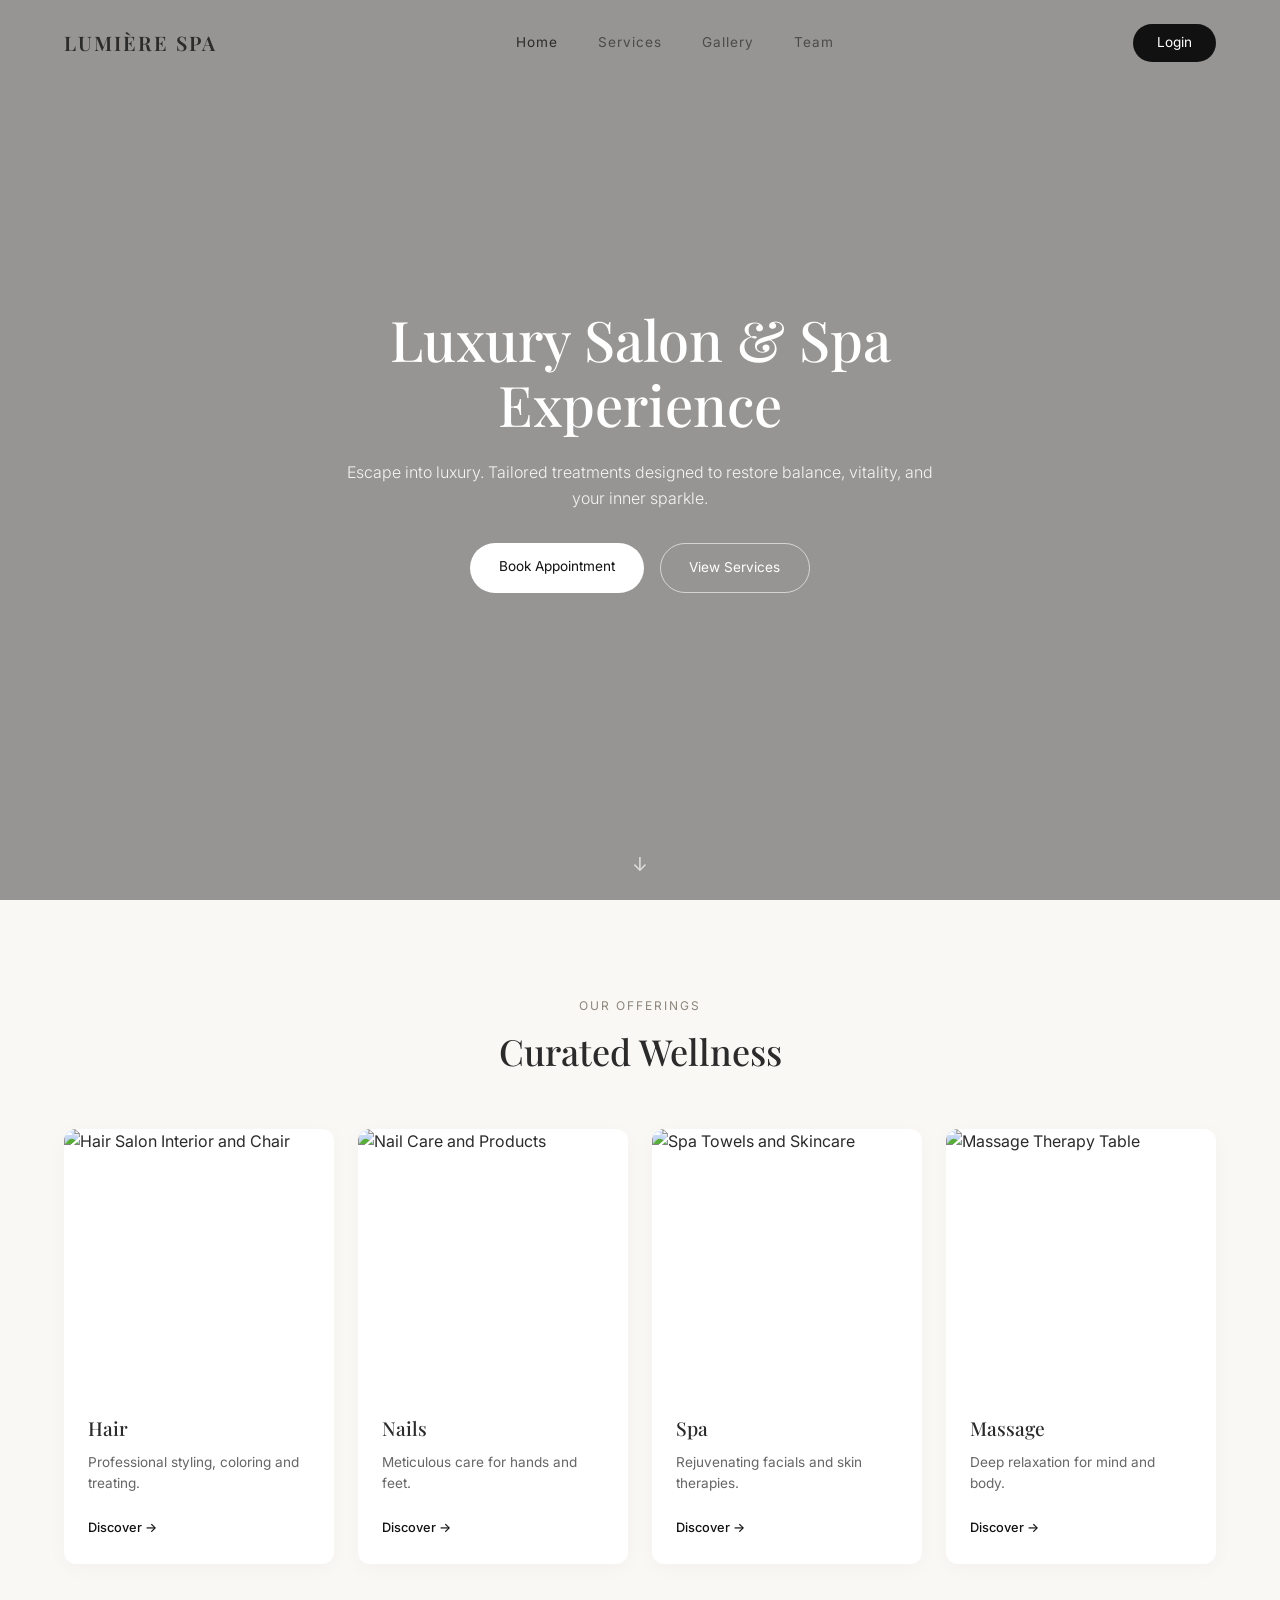
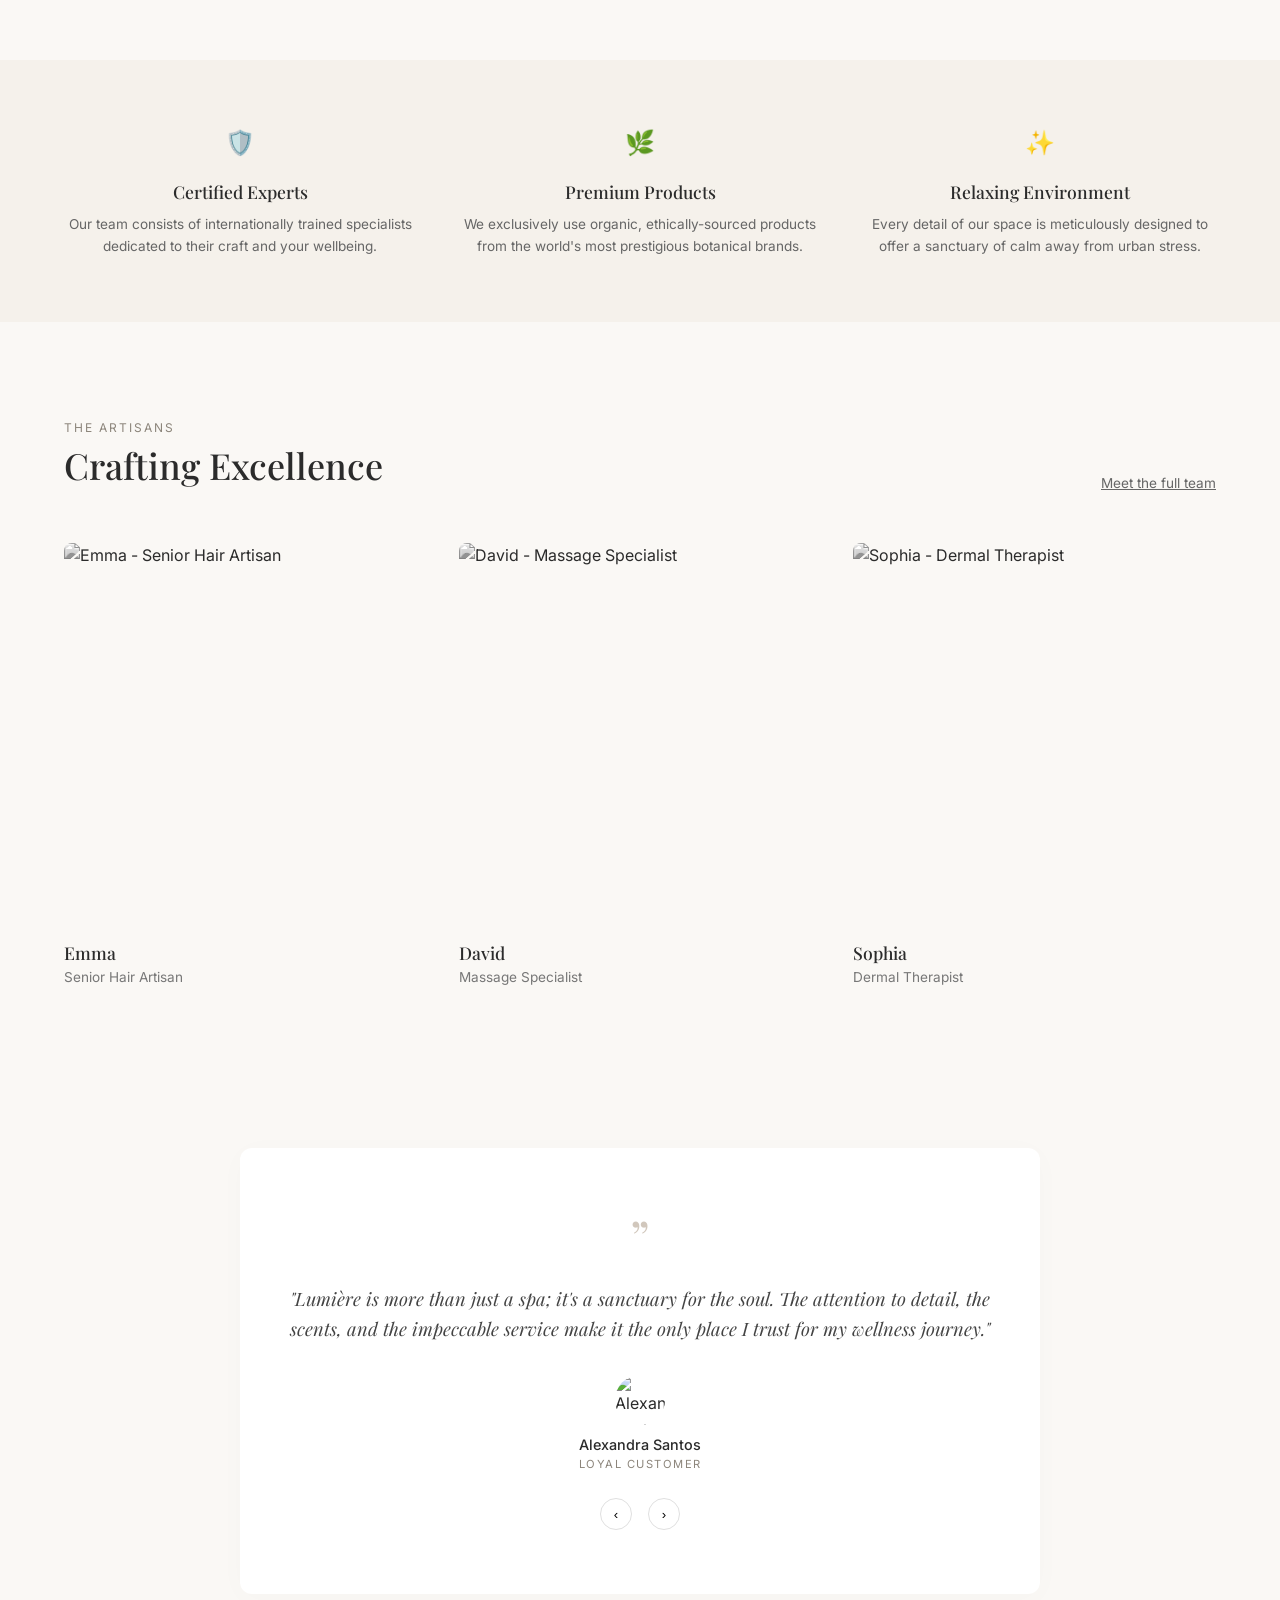
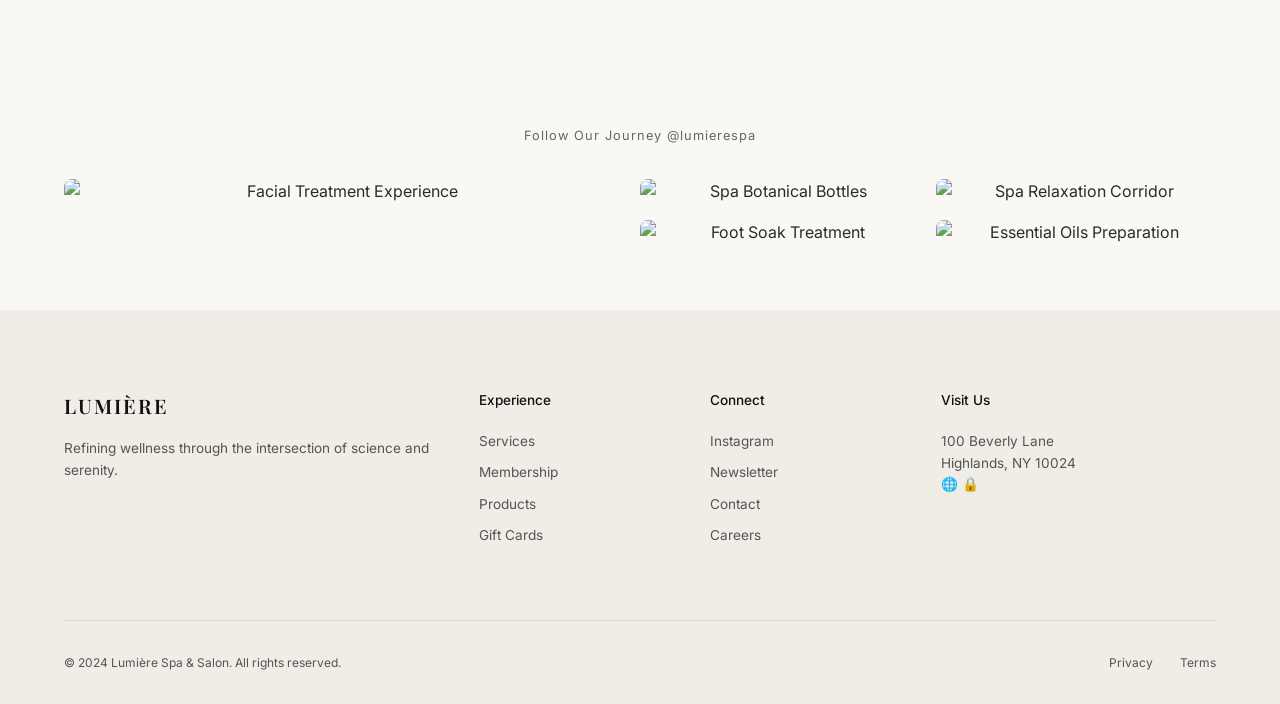
==== index.html @ 2aa88f67 "Initial commit: Add index.html and styles.css" ====
<!DOCTYPE html>
<html lang="en">
<head>
  <meta charset="UTF-8" />
  <meta name="viewport" content="width=device-width, initial-scale=1.0" />
  <title>Lumière Spa | Luxury Salon & Spa</title>
  
  <!-- Google Fonts -->
  <link rel="preconnect" href="https://fonts.googleapis.com">
  <link rel="preconnect" href="https://fonts.gstatic.com" crossorigin>
  <link href="https://fonts.googleapis.com/css2?family=Inter:wght@300;400;500;600&family=Playfair+Display:ital,wght@0,400;0,600;0,700;1,400&display=swap" rel="stylesheet">
  
  <link rel="stylesheet" href="styles.css" />
</head>
<body>

  <!-- NAVBAR -->
  <header class="navbar">
    <div class="logo">LUMIÈRE SPA</div>
    <nav class="nav-links">
      <a href="#" class="active">Home</a>
      <a href="#">Services</a>
      <a href="#">Gallery</a>
      <a href="#">Team</a>
    </nav>
    <a href="#" class="btn-login">Login</a>
  </header>

  <!-- HERO SECTION -->
  <section class="hero">
    <div class="hero-overlay"></div>
    <div class="hero-content">
      <h1>Luxury Salon & Spa<br>Experience</h1>
      <p>Escape into luxury. Tailored treatments designed to restore balance, vitality, and your inner sparkle.</p>
      <div class="hero-buttons">
        <a href="#" class="btn btn-primary">Book Appointment</a>
        <a href="#" class="btn btn-outline">View Services</a>
      </div>
    </div>
    <div class="scroll-down">↓</div>
  </section>

  <!-- CURATED WELLNESS -->
  <section class="offerings">
    <span class="section-subtitle">OUR OFFERINGS</span>
    <h2 class="section-title">Curated Wellness</h2>
    
    <div class="cards-grid">
      <div class="card">
        <div class="card-img">
          <img src="https://via.placeholder.com/300x380" alt="Hair Salon Interior and Chair">
        </div>
        <div class="card-content">
          <h3>Hair</h3>
          <p>Professional styling, coloring and treating.</p>
          <a href="#" class="link-more">Discover →</a>
        </div>
      </div>

      <div class="card">
        <div class="card-img">
          <img src="https://via.placeholder.com/300x380" alt="Nail Care and Products">
        </div>
        <div class="card-content">
          <h3>Nails</h3>
          <p>Meticulous care for hands and feet.</p>
          <a href="#" class="link-more">Discover →</a>
        </div>
      </div>

      <div class="card">
        <div class="card-img">
          <img src="https://via.placeholder.com/300x380" alt="Spa Towels and Skincare">
        </div>
        <div class="card-content">
          <h3>Spa</h3>
          <p>Rejuvenating facials and skin therapies.</p>
          <a href="#" class="link-more">Discover →</a>
        </div>
      </div>

      <div class="card">
        <div class="card-img">
          <img src="https://via.placeholder.com/300x380" alt="Massage Therapy Table">
        </div>
        <div class="card-content">
          <h3>Massage</h3>
          <p>Deep relaxation for mind and body.</p>
          <a href="#" class="link-more">Discover →</a>
        </div>
      </div>
    </div>
  </section>

  <!-- FEATURES / VALUE PROPS -->
  <section class="features">
    <div class="feature-item">
      <div class="feature-icon">🛡️</div>
      <h3>Certified Experts</h3>
      <p>Our team consists of internationally trained specialists dedicated to their craft and your wellbeing.</p>
    </div>

    <div class="feature-item">
      <div class="feature-icon">🌿</div>
      <h3>Premium Products</h3>
      <p>We exclusively use organic, ethically-sourced products from the world's most prestigious botanical brands.</p>
    </div>

    <div class="feature-item">
      <div class="feature-icon">✨</div>
      <h3>Relaxing Environment</h3>
      <p>Every detail of our space is meticulously designed to offer a sanctuary of calm away from urban stress.</p>
    </div>
  </section>

  <!-- TEAM / ARTISANS -->
  <section class="team">
    <div class="team-header">
      <div>
        <span class="section-subtitle">THE ARTISANS</span>
        <h2 class="section-title">Crafting Excellence</h2>
      </div>
      <a href="#" class="link-all">Meet the full team</a>
    </div>

    <div class="team-grid">
      <div class="team-member">
        <img src="https://via.placeholder.com/350x450" alt="Emma - Senior Hair Artisan">
        <h3>Emma</h3>
        <p>Senior Hair Artisan</p>
      </div>

      <div class="team-member">
        <img src="https://via.placeholder.com/350x450" alt="David - Massage Specialist">
        <h3>David</h3>
        <p>Massage Specialist</p>
      </div>

      <div class="team-member">
        <img src="https://via.placeholder.com/350x450" alt="Sophia - Dermal Therapist">
        <h3>Sophia</h3>
        <p>Dermal Therapist</p>
      </div>
    </div>
  </section>

  <!-- TESTIMONIAL -->
  <section class="testimonial-section">
    <div class="testimonial-card">
      <div class="quote-mark">”</div>
      <p class="quote-text">
        "Lumière is more than just a spa; it's a sanctuary for the soul. The attention to detail, the scents, and the impeccable service make it the only place I trust for my wellness journey."
      </p>
      <div class="author-info">
        <img src="https://via.placeholder.com/60x60" alt="Alexandra Santos Avatar" class="author-avatar">
        <div class="author-name">Alexandra Santos</div>
        <div class="author-role">LOYAL CUSTOMER</div>
      </div>
      <div class="testimonial-nav">
        <button class="nav-btn">‹</button>
        <button class="nav-btn">›</button>
      </div>
    </div>
  </section>

  <!-- GALLERY / INSTAGRAM -->
  <section class="gallery">
    <a href="#" class="gallery-handle">Follow Our Journey @lumierespa</a>
    <div class="gallery-grid">
      <div class="gallery-item item-large">
        <img src="https://via.placeholder.com/600x400" alt="Facial Treatment Experience">
      </div>
      <div class="gallery-item">
        <img src="https://via.placeholder.com/300x190" alt="Spa Botanical Bottles">
      </div>
      <div class="gallery-item">
        <img src="https://via.placeholder.com/300x190" alt="Spa Relaxation Corridor">
      </div>
      <div class="gallery-item">
        <img src="https://via.placeholder.com/300x190" alt="Foot Soak Treatment">
      </div>
      <div class="gallery-item">
        <img src="https://via.placeholder.com/300x190" alt="Essential Oils Preparation">
      </div>
    </div>
  </section>

  <!-- FOOTER -->
  <footer class="footer">
    <div class="footer-container">
      <div class="footer-brand">
        <div class="logo">LUMIÈRE</div>
        <p>Refining wellness through the intersection of science and serenity.</p>
      </div>

      <div class="footer-col">
        <h4>Experience</h4>
        <ul>
          <li><a href="#">Services</a></li>
          <li><a href="#">Membership</a></li>
          <li><a href="#">Products</a></li>
          <li><a href="#">Gift Cards</a></li>
        </ul>
      </div>

      <div class="footer-col">
        <h4>Connect</h4>
        <ul>
          <li><a href="#">Instagram</a></li>
          <li><a href="#">Newsletter</a></li>
          <li><a href="#">Contact</a></li>
          <li><a href="#">Careers</a></li>
        </ul>
      </div>

      <div class="footer-col">
        <h4>Visit Us</h4>
        <p>100 Beverly Lane<br>Highlands, NY 10024</p>
        <div class="social-icons">
          <span>🌐</span> <span>🔒</span>
        </div>
      </div>
    </div>

    <div class="footer-bottom">
      <p>© 2024 Lumière Spa & Salon. All rights reserved.</p>
      <div class="footer-legal">
        <a href="#">Privacy</a>
        <a href="#">Terms</a>
      </div>
    </div>
  </footer>

</body>
</html>
---- styles.css ----
/* RESET & GLOBAL STYLES */
* {
  margin: 0;
  padding: 0;
  box-sizing: border-box;
}

body {
  font-family: 'Inter', sans-serif;
  color: #2b2b2b;
  background-color: #faf8f5; /* Soft warm luxury backdrop */
  line-height: 1.6;
}

h1, h2, h3, .logo {
  font-family: 'Playfair Display', serif;
  font-weight: 500;
}

a {
  text-decoration: none;
  color: inherit;
}

img {
  width: 100%;
  height: 100%;
  object-fit: cover;
  display: block;
}

/* NAVBAR */
.navbar {
  display: flex;
  justify-content: space-between;
  align-items: center;
  padding: 1.5rem 5%;
  position: absolute;
  top: 0;
  left: 0;
  right: 0;
  z-index: 10;
  background: transparent;
}

.logo {
  font-size: 1.25rem;
  letter-spacing: 2px;
  font-weight: 600;
}

.nav-links {
  display: flex;
  gap: 2.5rem;
  font-size: 0.85rem;
  letter-spacing: 1px;
}

.nav-links a {
  opacity: 0.7;
  transition: opacity 0.3s;
}

.nav-links a.active,
.nav-links a:hover {
  opacity: 1;
}

.btn-login {
  background-color: #111;
  color: #fff;
  padding: 0.5rem 1.5rem;
  border-radius: 20px;
  font-size: 0.85rem;
}

/* HERO */
.hero {
  position: relative;
  height: 100vh;
  min-height: 600px;
  display: flex;
  align-items: center;
  justify-content: center;
  text-align: center;
  color: #fff;
  /* Replace url with your main hero banner image */
  background: url('https://via.placeholder.com/1600x900') center/cover no-repeat;
}

.hero-overlay {
  position: absolute;
  inset: 0;
  background: rgba(0, 0, 0, 0.4);
}

.hero-content {
  position: relative;
  z-index: 2;
  max-width: 650px;
  padding: 0 1rem;
}

.hero h1 {
  font-size: 3.5rem;
  line-height: 1.15;
  margin-bottom: 1.5rem;
}

.hero p {
  font-size: 1rem;
  font-weight: 300;
  margin-bottom: 2rem;
  opacity: 0.9;
}

.hero-buttons {
  display: flex;
  gap: 1rem;
  justify-content: center;
}

.btn {
  padding: 0.8rem 1.8rem;
  border-radius: 25px;
  font-size: 0.85rem;
  transition: all 0.3s ease;
}

.btn-primary {
  background-color: #fff;
  color: #111;
}

.btn-outline {
  border: 1px solid rgba(255, 255, 255, 0.6);
  color: #fff;
}

.scroll-down {
  position: absolute;
  bottom: 20px;
  left: 50%;
  transform: translateX(-50%);
  z-index: 2;
  font-size: 1.2rem;
  opacity: 0.7;
}

/* SECTION TITLES */
.section-subtitle {
  display: block;
  font-size: 0.75rem;
  letter-spacing: 2px;
  color: #8c857b;
  margin-bottom: 0.5rem;
  text-align: center;
}

.section-title {
  font-size: 2.25rem;
  text-align: center;
  margin-bottom: 3rem;
}

/* OFFERINGS */
.offerings {
  padding: 6rem 5%;
}

.cards-grid {
  display: grid;
  grid-template-columns: repeat(auto-fit, minmax(220px, 1fr));
  gap: 1.5rem;
}

.card {
  background: #fff;
  border-radius: 12px;
  overflow: hidden;
  box-shadow: 0 4px 20px rgba(0, 0, 0, 0.03);
}

.card-img {
  height: 260px;
}

.card-content {
  padding: 1.5rem;
}

.card-content h3 {
  font-size: 1.2rem;
  margin-bottom: 0.5rem;
}

.card-content p {
  font-size: 0.85rem;
  color: #666;
  margin-bottom: 1.2rem;
}

.link-more {
  font-size: 0.8rem;
  color: #111;
  font-weight: 500;
}

/* FEATURES */
.features {
  padding: 4rem 5%;
  display: grid;
  grid-template-columns: repeat(auto-fit, minmax(250px, 1fr));
  gap: 3rem;
  text-align: center;
  background-color: #f5f1eb;
}

.feature-icon {
  font-size: 1.5rem;
  margin-bottom: 1rem;
}

.feature-item h3 {
  font-size: 1.1rem;
  margin-bottom: 0.5rem;
}

.feature-item p {
  font-size: 0.85rem;
  color: #666;
}

/* TEAM */
.team {
  padding: 6rem 5%;
}

.team-header {
  display: flex;
  justify-content: space-between;
  align-items: flex-end;
  margin-bottom: 3rem;
}

.team-header .section-subtitle,
.team-header .section-title {
  text-align: left;
  margin-bottom: 0;
}

.link-all {
  font-size: 0.85rem;
  text-decoration: underline;
  color: #666;
}

.team-grid {
  display: grid;
  grid-template-columns: repeat(auto-fit, minmax(250px, 1fr));
  gap: 2rem;
}

.team-member img {
  height: 380px;
  border-radius: 8px;
  filter: grayscale(100%);
  margin-bottom: 1rem;
}

.team-member h3 {
  font-size: 1.1rem;
}

.team-member p {
  font-size: 0.85rem;
  color: #777;
}

/* TESTIMONIAL */
.testimonial-section {
  padding: 4rem 5%;
  display: flex;
  justify-content: center;
}

.testimonial-card {
  background: #fff;
  padding: 4rem 3rem;
  max-width: 800px;
  width: 100%;
  border-radius: 12px;
  text-align: center;
  box-shadow: 0 4px 30px rgba(0, 0, 0, 0.02);
  position: relative;
}

.quote-mark {
  font-family: 'Playfair Display', serif;
  font-size: 3rem;
  color: #d1c7bc;
  line-height: 1;
}

.quote-text {
  font-family: 'Playfair Display', serif;
  font-style: italic;
  font-size: 1.15rem;
  margin: 1.5rem 0 2rem;
  color: #444;
}

.author-avatar {
  width: 50px;
  height: 50px;
  border-radius: 50%;
  margin: 0 auto 0.5rem;
}

.author-name {
  font-size: 0.9rem;
  font-weight: 500;
}

.author-role {
  font-size: 0.7rem;
  letter-spacing: 1.5px;
  color: #8c857b;
}

.testimonial-nav {
  display: flex;
  justify-content: center;
  gap: 1rem;
  margin-top: 1.5rem;
}

.nav-btn {
  border: 1px solid #e0e0e0;
  background: transparent;
  width: 32px;
  height: 32px;
  border-radius: 50%;
  cursor: pointer;
}

/* GALLERY */
.gallery {
  padding: 4rem 5%;
  text-align: center;
}

.gallery-handle {
  display: inline-block;
  font-size: 0.8rem;
  letter-spacing: 1px;
  color: #666;
  margin-bottom: 2rem;
}

.gallery-grid {
  display: grid;
  grid-template-columns: 2fr 1fr 1fr;
  grid-template-rows: auto auto;
  gap: 1rem;
}

.gallery-item {
  border-radius: 8px;
  overflow: hidden;
}

.item-large {
  grid-row: span 2;
}

/* FOOTER */
.footer {
  background-color: #f0ece6;
  padding: 5rem 5% 2rem;
  font-size: 0.85rem;
  color: #555;
}

.footer-container {
  display: grid;
  grid-template-columns: 2fr 1fr 1fr 1.5fr;
  gap: 3rem;
  margin-bottom: 4rem;
}

.footer-brand .logo {
  margin-bottom: 1rem;
  color: #111;
}

.footer-col h4 {
  color: #111;
  font-weight: 500;
  margin-bottom: 1.2rem;
}

.footer-col ul {
  list-style: none;
}

.footer-col li {
  margin-bottom: 0.6rem;
}

.footer-bottom {
  display: flex;
  justify-content: space-between;
  border-top: 1px solid #e0dad1;
  padding-top: 2rem;
  font-size: 0.75rem;
}

.footer-legal a {
  margin-left: 1.5rem;
}

/* RESPONSIVE DESIGN */
@media (max-width: 768px) {
  .gallery-grid {
    grid-template-columns: 1fr;
  }
  
  .item-large {
    grid-row: auto;
  }

  .footer-container {
    grid-template-columns: 1fr 1fr;
  }

  .hero h1 {
    font-size: 2.5rem;
  }
}
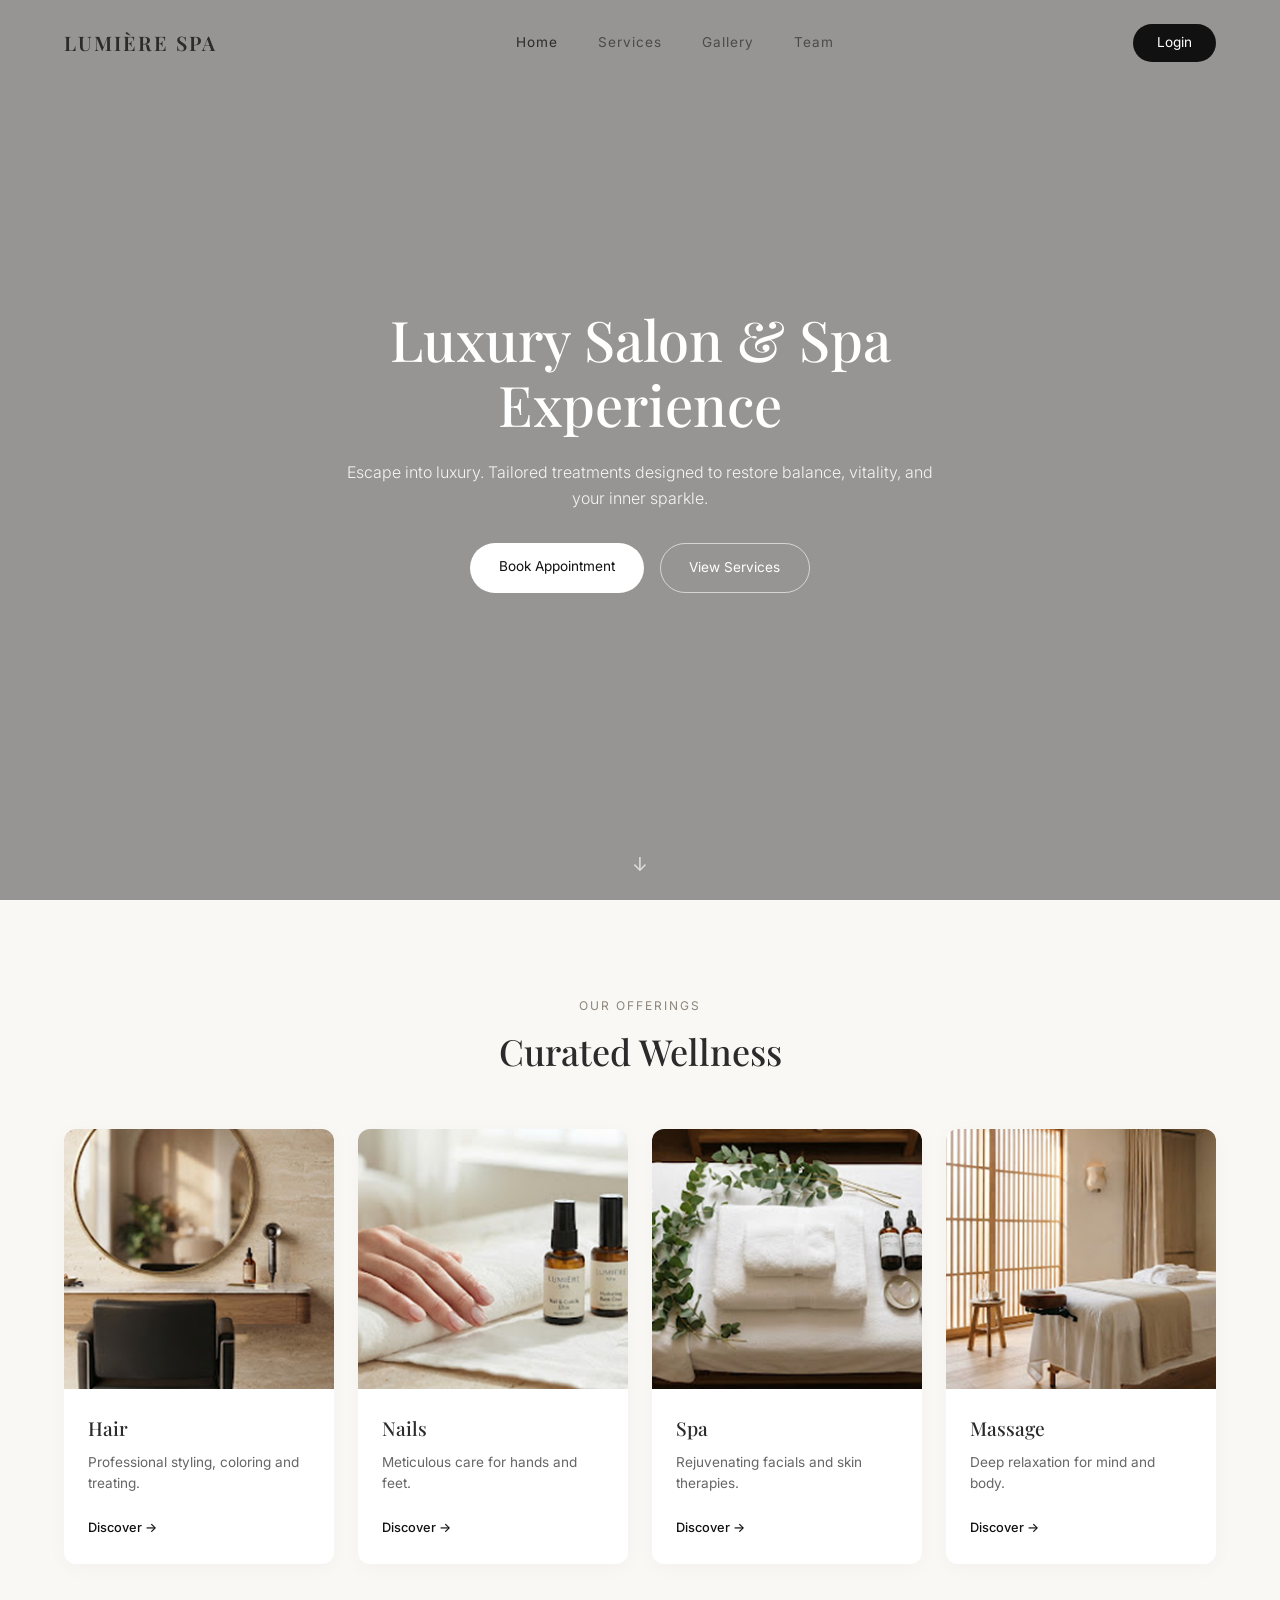
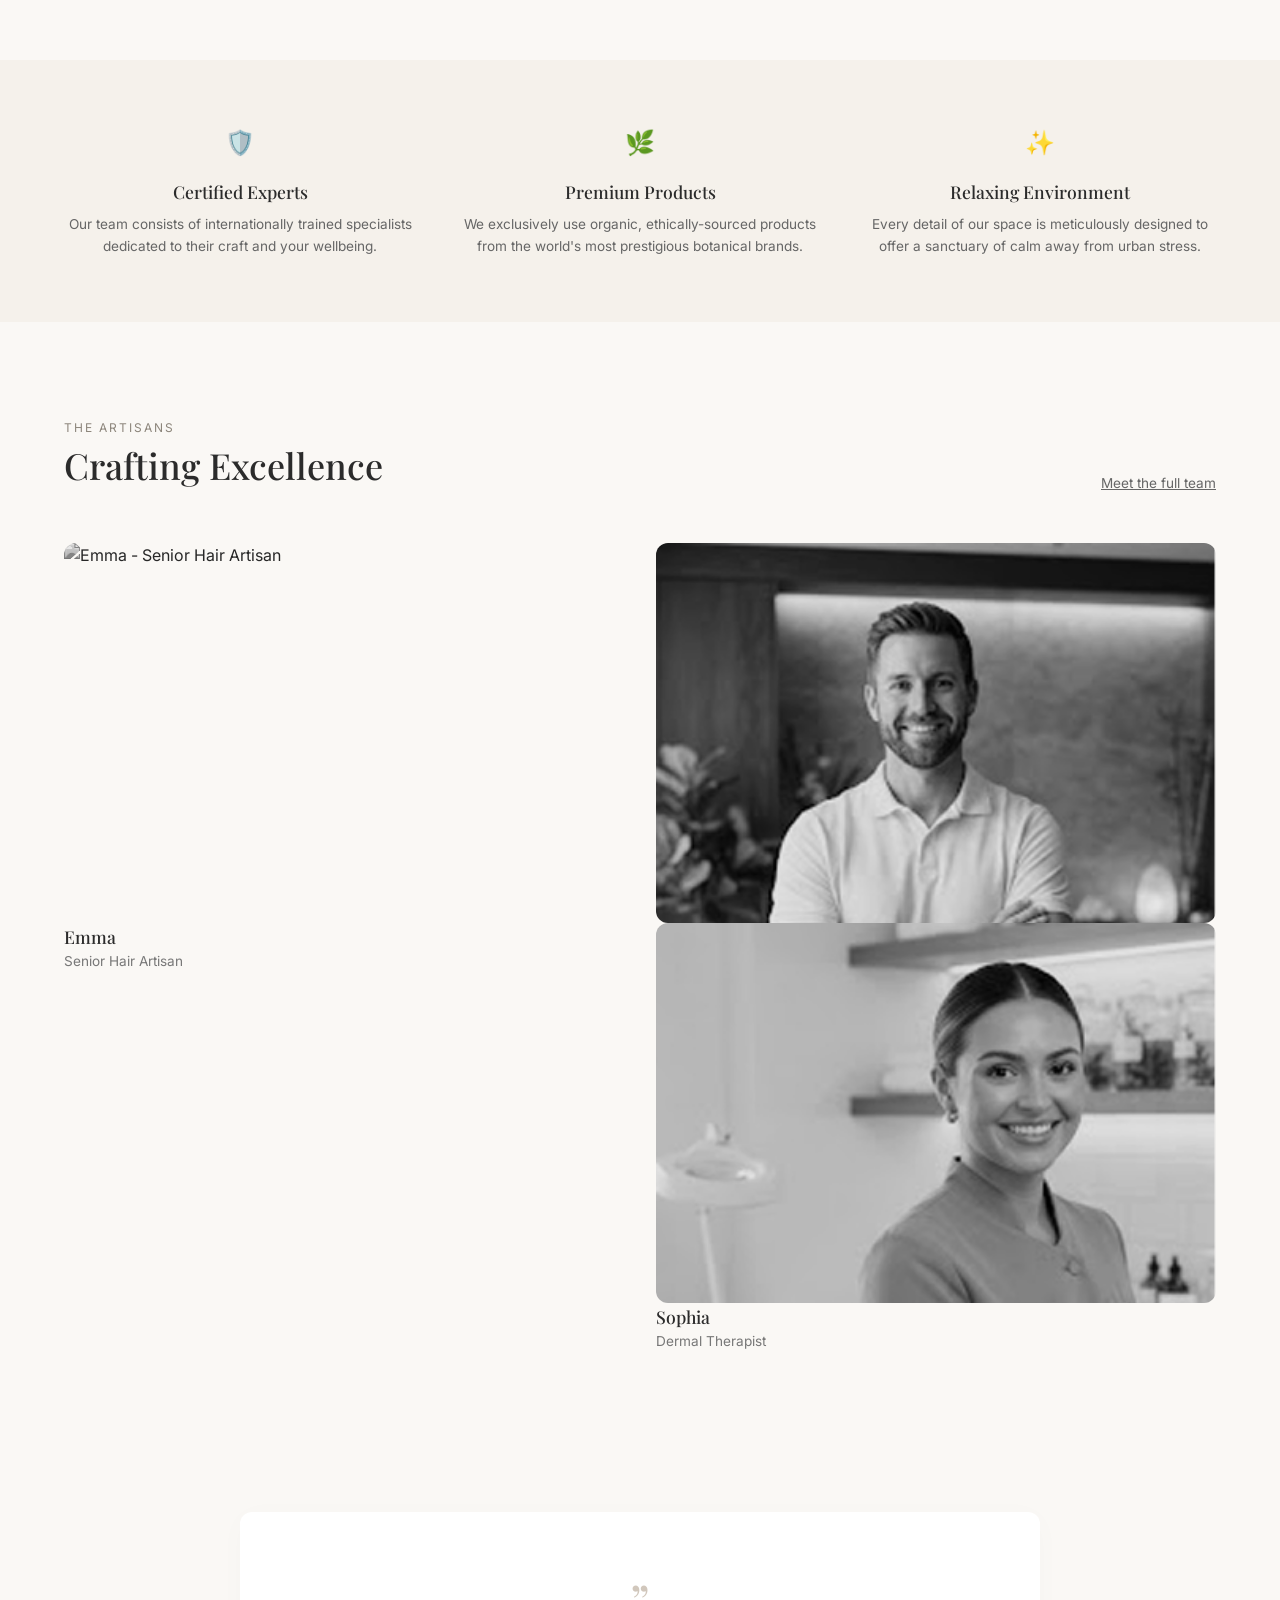
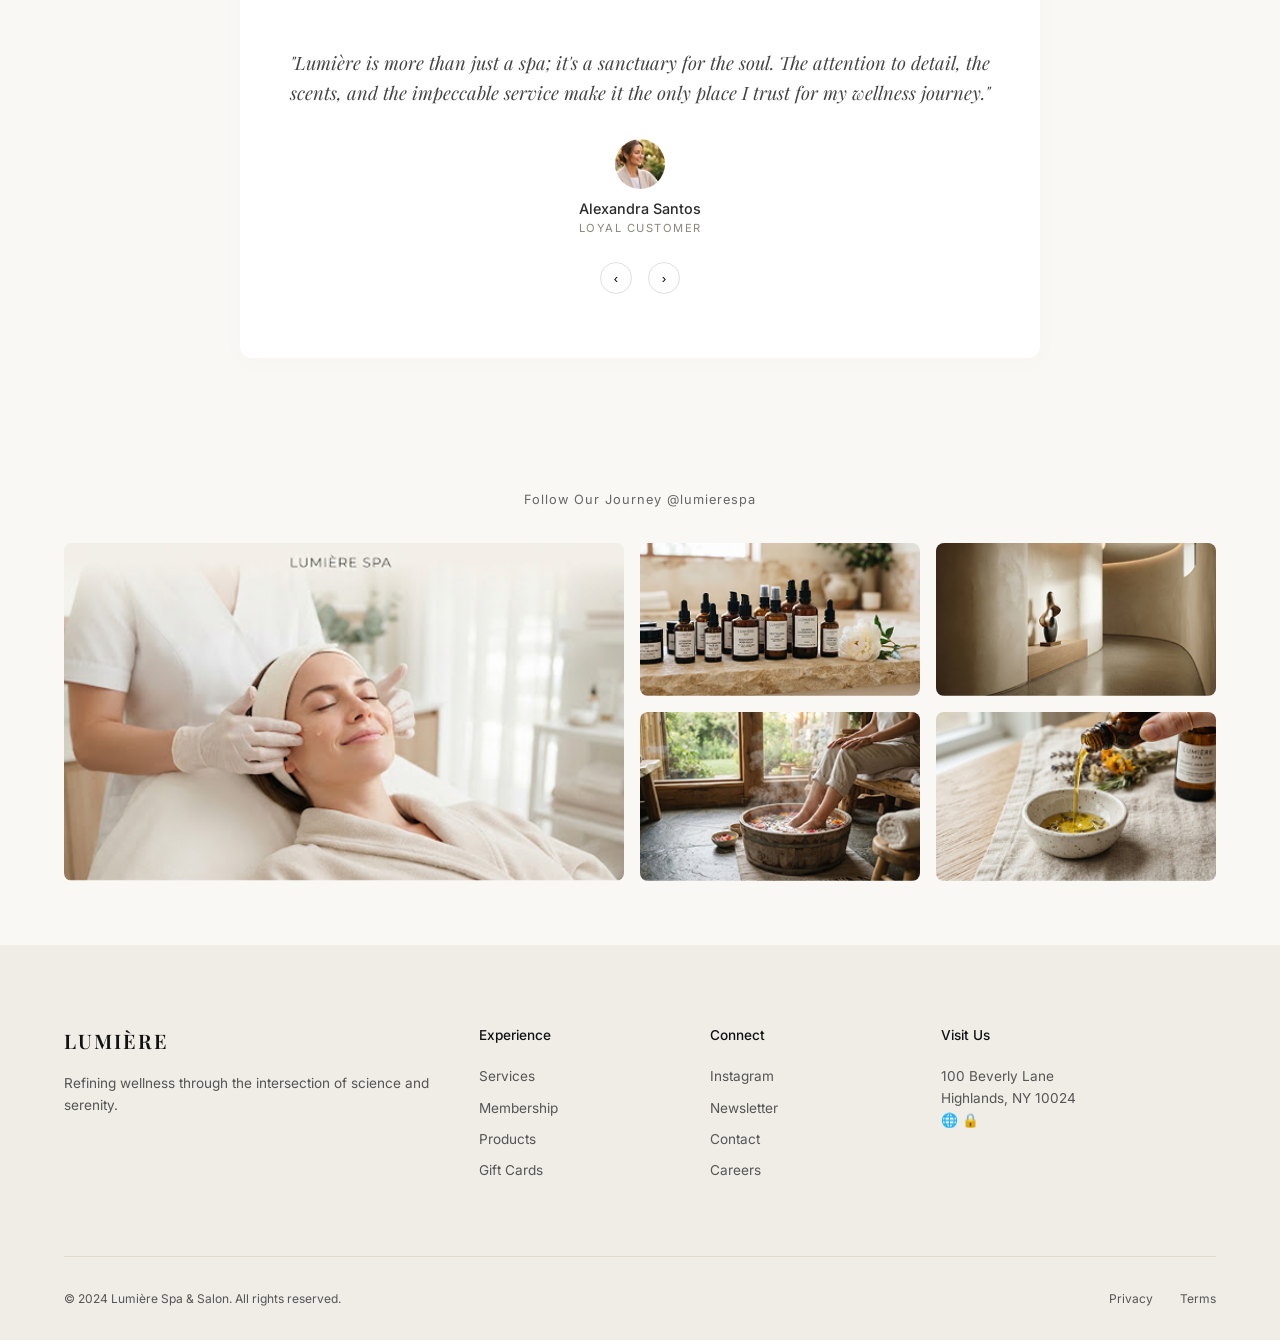
==== commit 03dabb39: "added images to homepage" ====
--- a/index.html
+++ b/index.html
@@ -48,7 +48,7 @@
     <div class="cards-grid">
       <div class="card">
         <div class="card-img">
-          <img src="https://via.placeholder.com/300x380" alt="Hair Salon Interior and Chair">
+          <img src="image/hair.png" alt="Hair Salon Interior and Chair">
         </div>
         <div class="card-content">
           <h3>Hair</h3>
@@ -59,7 +59,7 @@
 
       <div class="card">
         <div class="card-img">
-          <img src="https://via.placeholder.com/300x380" alt="Nail Care and Products">
+          <img src="image/nails.png" alt="Nail Care and Products">
         </div>
         <div class="card-content">
           <h3>Nails</h3>
@@ -70,7 +70,7 @@
 
       <div class="card">
         <div class="card-img">
-          <img src="https://via.placeholder.com/300x380" alt="Spa Towels and Skincare">
+          <img src="image/spa.png" alt="Spa Towels and Skincare">
         </div>
         <div class="card-content">
           <h3>Spa</h3>
@@ -81,7 +81,7 @@
 
       <div class="card">
         <div class="card-img">
-          <img src="https://via.placeholder.com/300x380" alt="Massage Therapy Table">
+          <img src="image/massage.png" alt="Massage Therapy Table">
         </div>
         <div class="card-content">
           <h3>Massage</h3>
@@ -125,19 +125,19 @@
 
     <div class="team-grid">
       <div class="team-member">
-        <img src="https://via.placeholder.com/350x450" alt="Emma - Senior Hair Artisan">
+        <img src="image/emma.png" alt="Emma - Senior Hair Artisan">
         <h3>Emma</h3>
         <p>Senior Hair Artisan</p>
       </div>
 
       <div class="team-member">
-        <img src="https://via.placeholder.com/350x450" alt="David - Massage Specialist">
+        <img src="image/david.png" alt="David - Massage Specialist" class="active-card>
         <h3>David</h3>
         <p>Massage Specialist</p>
       </div>
 
       <div class="team-member">
-        <img src="https://via.placeholder.com/350x450" alt="Sophia - Dermal Therapist">
+        <img src="image/sophia.png" alt="Sophia - Dermal Therapist">
         <h3>Sophia</h3>
         <p>Dermal Therapist</p>
       </div>
@@ -152,7 +152,7 @@
         "Lumière is more than just a spa; it's a sanctuary for the soul. The attention to detail, the scents, and the impeccable service make it the only place I trust for my wellness journey."
       </p>
       <div class="author-info">
-        <img src="https://via.placeholder.com/60x60" alt="Alexandra Santos Avatar" class="author-avatar">
+        <img src="image/vance.png" alt="Alexandra Santos Avatar" class="author-avatar">
         <div class="author-name">Alexandra Santos</div>
         <div class="author-role">LOYAL CUSTOMER</div>
       </div>
@@ -168,23 +168,23 @@
     <a href="#" class="gallery-handle">Follow Our Journey @lumierespa</a>
     <div class="gallery-grid">
       <div class="gallery-item item-large">
-        <img src="https://via.placeholder.com/600x400" alt="Facial Treatment Experience">
-      </div>
-      <div class="gallery-item">
-        <img src="https://via.placeholder.com/300x190" alt="Spa Botanical Bottles">
-      </div>
-      <div class="gallery-item">
-        <img src="https://via.placeholder.com/300x190" alt="Spa Relaxation Corridor">
-      </div>
-      <div class="gallery-item">
-        <img src="https://via.placeholder.com/300x190" alt="Foot Soak Treatment">
-      </div>
-      <div class="gallery-item">
-        <img src="https://via.placeholder.com/300x190" alt="Essential Oils Preparation">
-      </div>
-    </div>
-  </section>
-
+        <img src="image/Lumure spa.png" alt="Facial Treatment Experience">
+      </div>
+      <div class="gallery-item">
+        <img src="image/bottles.png" alt="Spa Botanical Bottles">
+      </div>
+      <div class="gallery-item">
+        <img src="image/view.png" alt="Spa Relaxation Corridor">
+      </div>
+      <div class="gallery-item">
+        <img src="image/leg.png" alt="Foot Soak Treatment">
+      </div>
+      <div class="gallery-item">
+        <img src="image/ointment.png" alt="Essential Oils Preparation">
+      </div>
+    </div>
+  </section>
+  
   <!-- FOOTER -->
   <footer class="footer">
     <div class="footer-container">
--- a/styles.css
+++ b/styles.css
@@ -84,8 +84,15 @@
   justify-content: center;
   text-align: center;
   color: #fff;
-  /* Replace url with your main hero banner image */
-  background: url('https://via.placeholder.com/1600x900') center/cover no-repeat;
+  
+  /* Background properties */
+  background-image: url('image/lumure-Picsart-AiImageEnhancer.png');
+  background-position: center;
+  background-repeat: no-repeat;
+  background-size: cover;
+  
+  /* Image rendering tweak for high DPI screens */
+  image-rendering: -webkit-optimize-contrast;
 }
 
 .hero-overlay {
@@ -261,11 +268,22 @@
   gap: 2rem;
 }
 
+/* DEFAULT STATE: Grayscale and slightly dim */
 .team-member img {
+  width: 100%;
   height: 380px;
-  border-radius: 8px;
-  filter: grayscale(100%);
-  margin-bottom: 1rem;
+  border-radius: 12px;
+  object-fit: cover;
+  object-position: top;
+  filter: grayscale(100%) brightness(0.9); /* Grayscale & dim */
+  transition: filter 0.4s ease, transform 0.4s ease; /* Smooth hover effect */
+  cursor: pointer;
+}
+
+/* HOVER STATE: Brighten up to full color */
+.team-member img:hover {
+  filter: grayscale(0%) brightness(1.05); /* Full color & brightened */
+  transform: translateY(-4px); /* Subtle lift effect */
 }
 
 .team-member h3 {
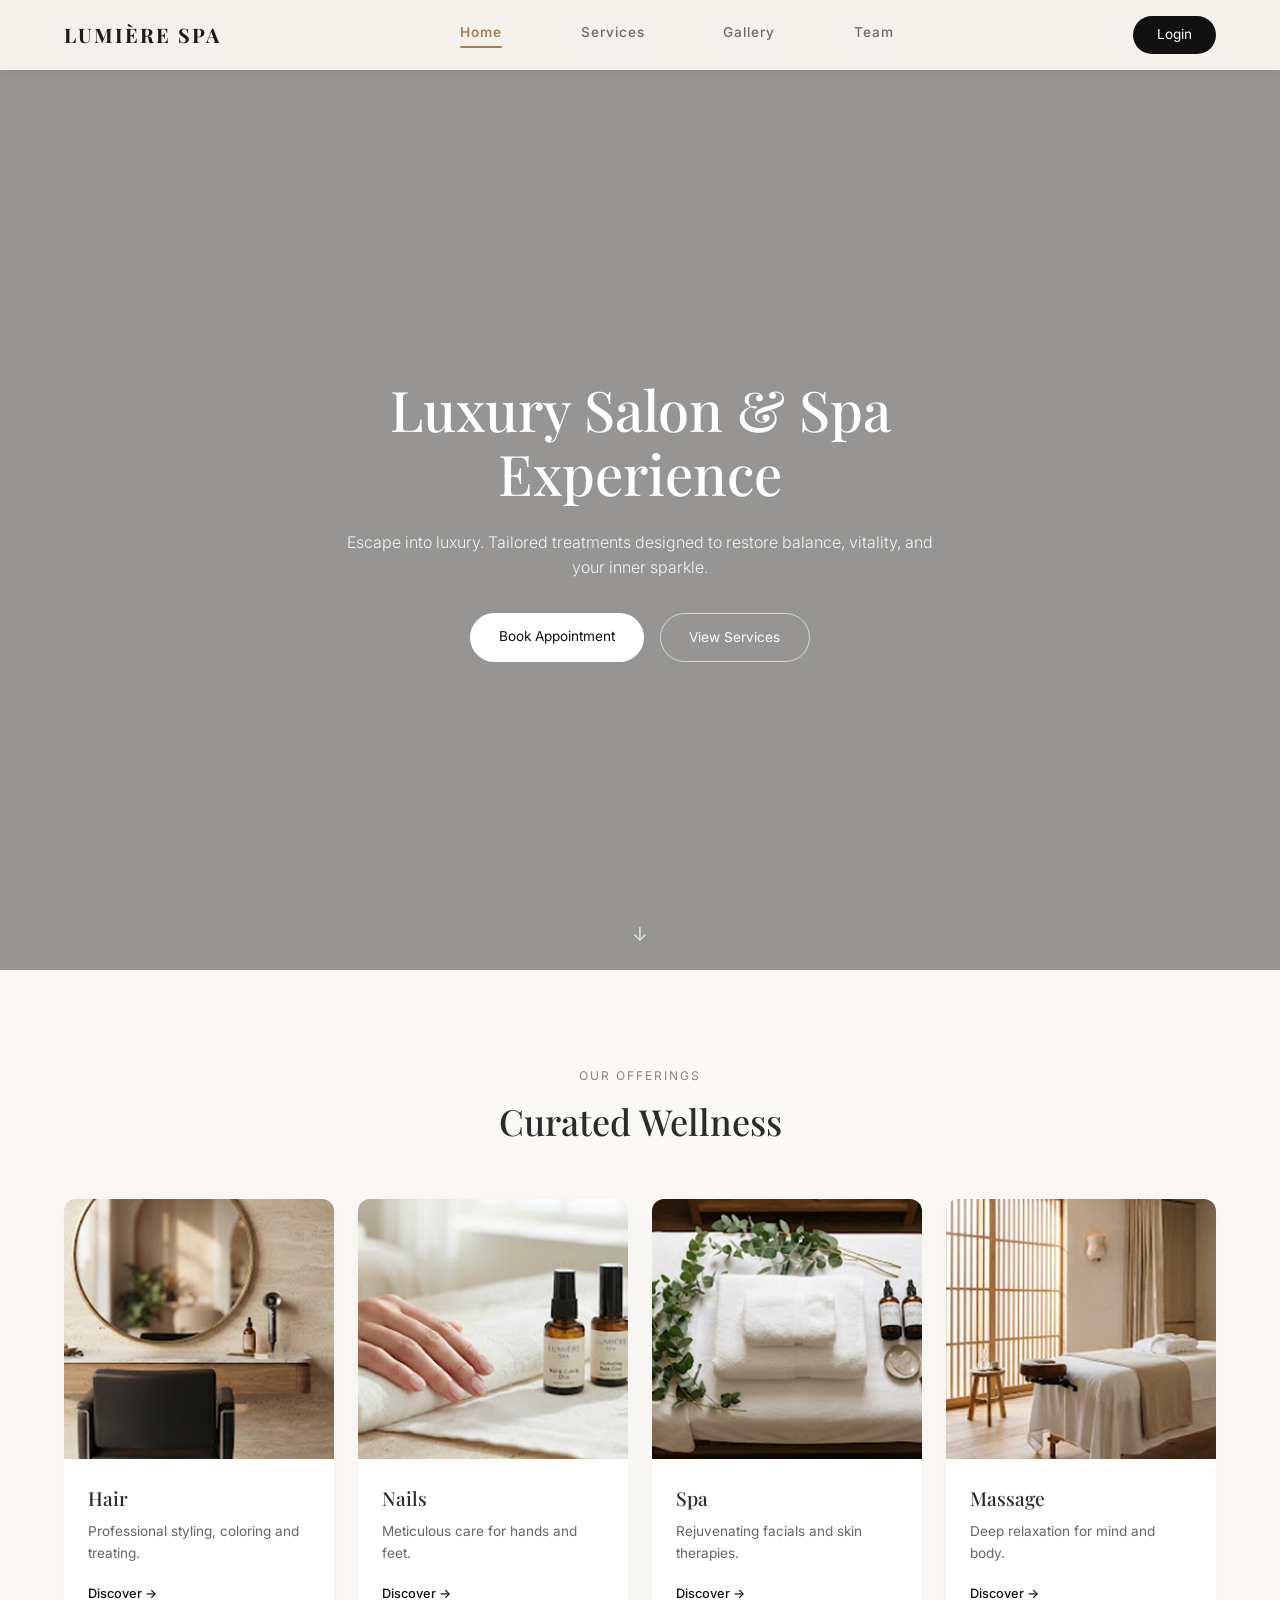
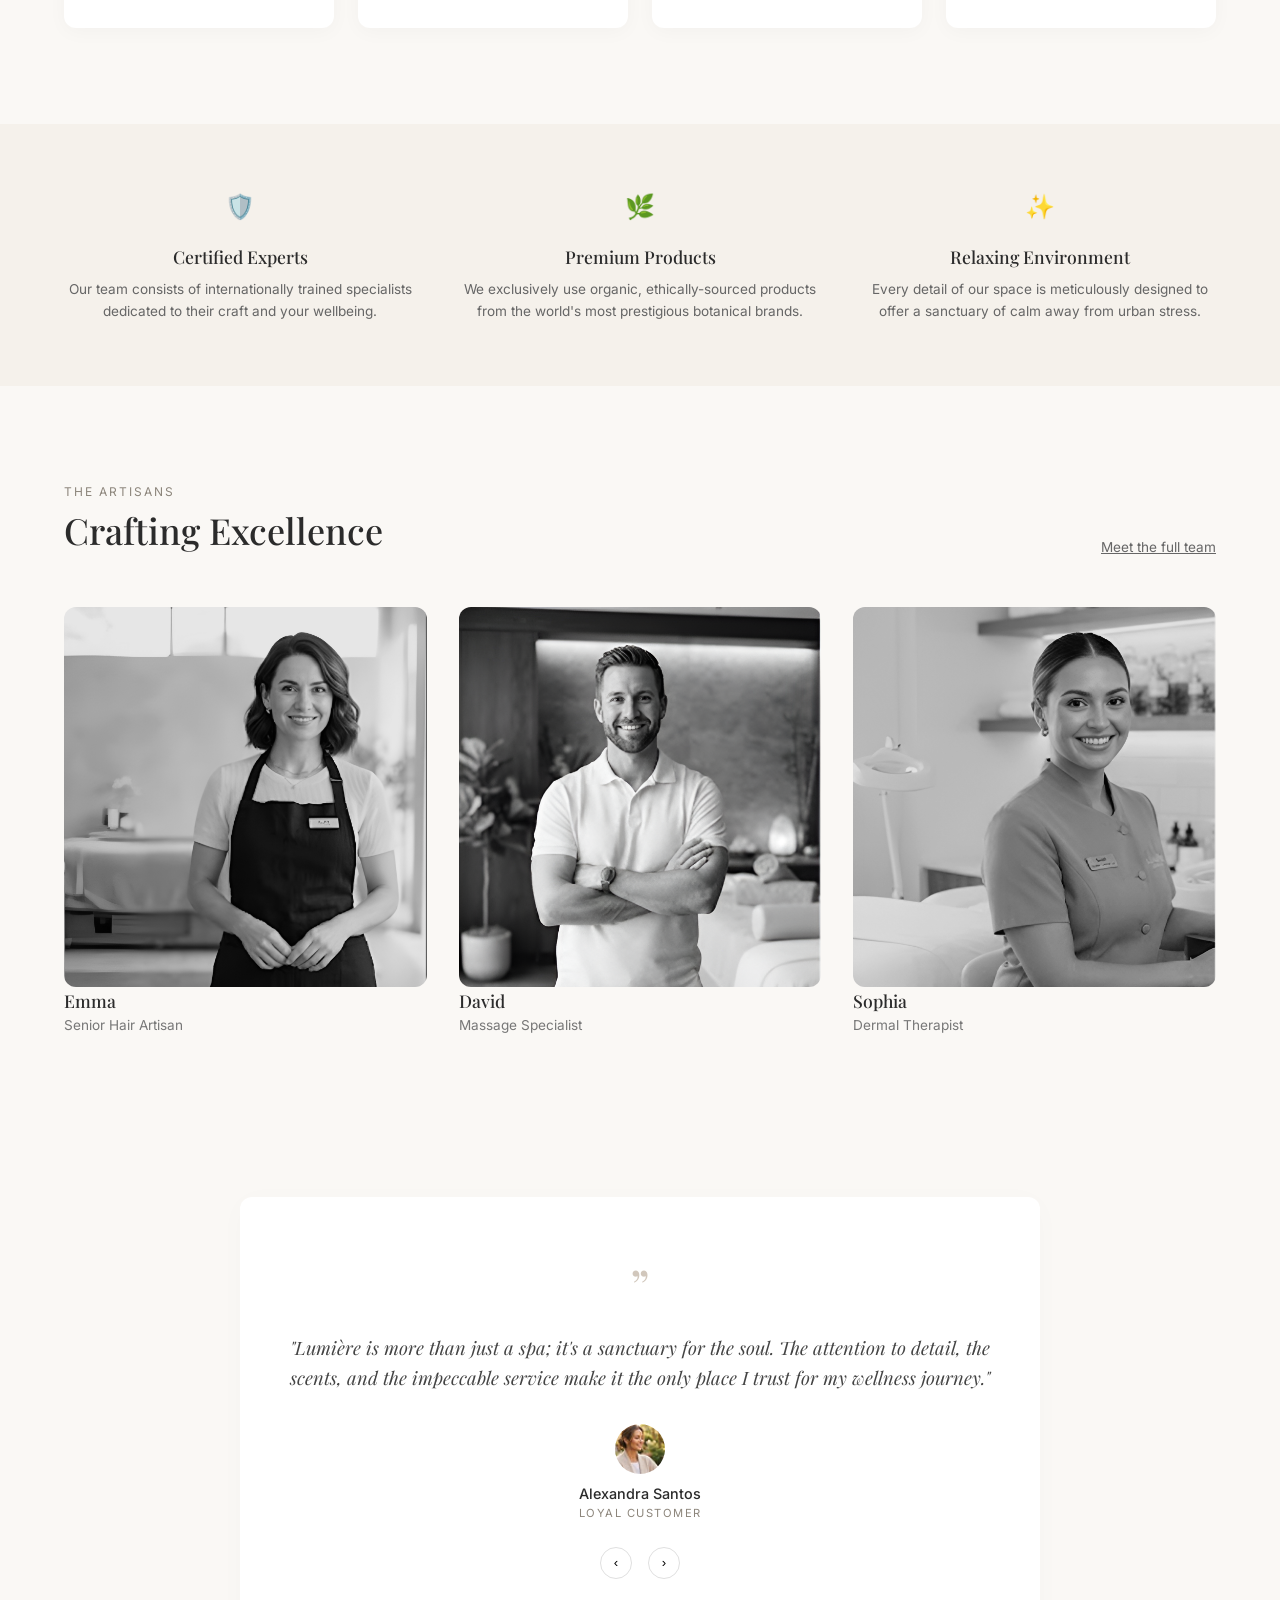
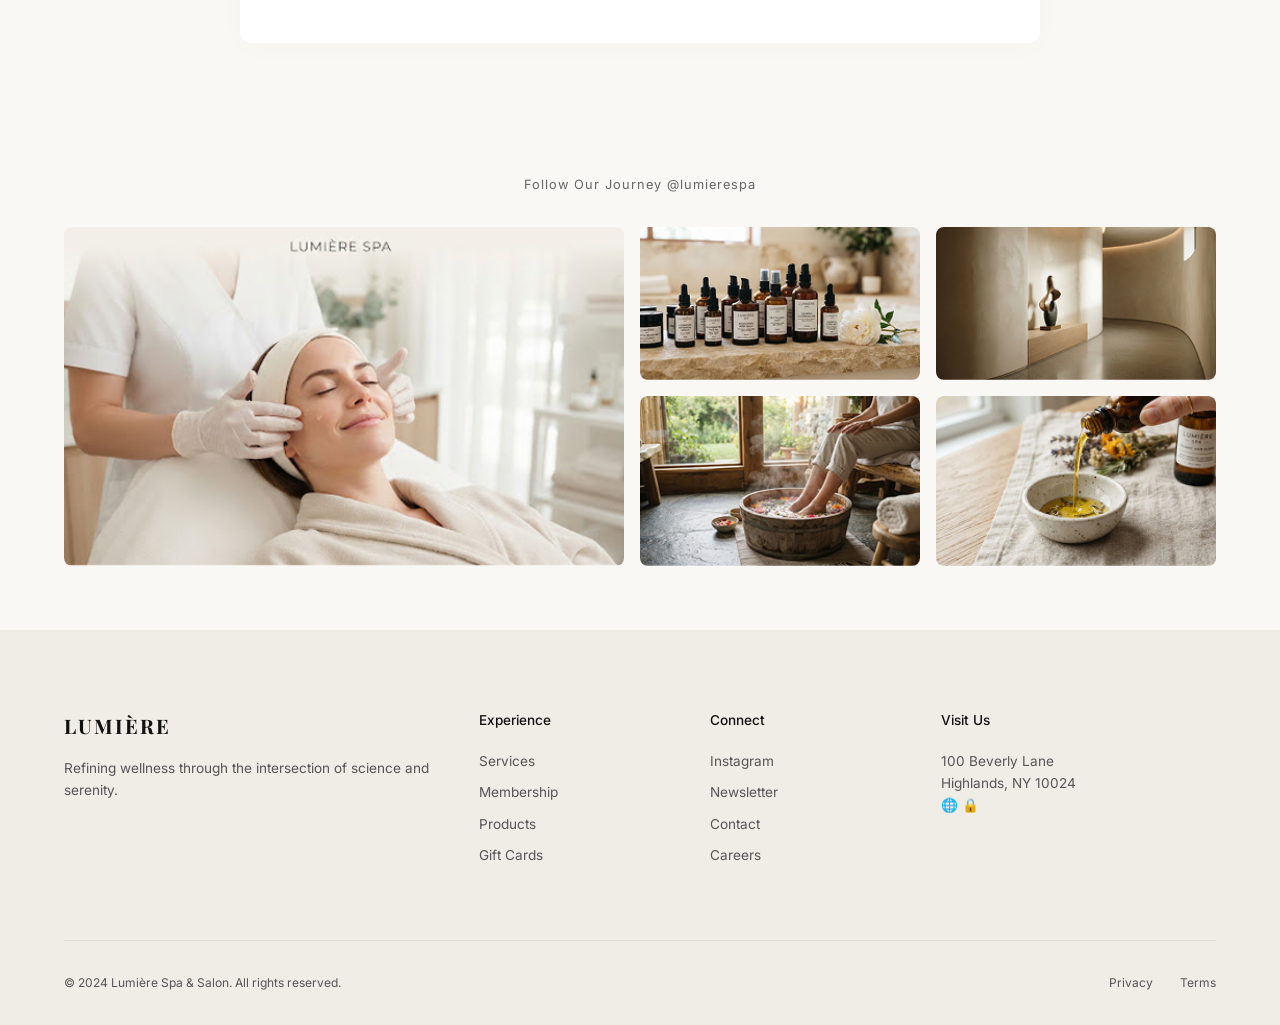
==== commit ccc2ab22: "Added services" ====
--- a/index.html
+++ b/index.html
@@ -18,12 +18,12 @@
   <header class="navbar">
     <div class="logo">LUMIÈRE SPA</div>
     <nav class="nav-links">
-      <a href="#" class="active">Home</a>
-      <a href="#">Services</a>
-      <a href="#">Gallery</a>
-      <a href="#">Team</a>
+      <a href="index.html" class="active">Home</a>
+      <a href="services.html">Services</a>
+      <a href="gallery.html">Gallery</a>
+      <a href="team.html">Team</a>
     </nav>
-    <a href="#" class="btn-login">Login</a>
+    <a href="login.html" class="btn-login">Login</a>
   </header>
 
   <!-- HERO SECTION -->
@@ -33,8 +33,8 @@
       <h1>Luxury Salon & Spa<br>Experience</h1>
       <p>Escape into luxury. Tailored treatments designed to restore balance, vitality, and your inner sparkle.</p>
       <div class="hero-buttons">
-        <a href="#" class="btn btn-primary">Book Appointment</a>
-        <a href="#" class="btn btn-outline">View Services</a>
+        <a href="booking.html" class="btn btn-primary">Book Appointment</a>
+        <a href="services.html" class="btn btn-outline">View Services</a>
       </div>
     </div>
     <div class="scroll-down">↓</div>
@@ -53,7 +53,7 @@
         <div class="card-content">
           <h3>Hair</h3>
           <p>Professional styling, coloring and treating.</p>
-          <a href="#" class="link-more">Discover →</a>
+          <a href="services.html#hair" class="link-more">Discover →</a>
         </div>
       </div>
 
@@ -64,7 +64,7 @@
         <div class="card-content">
           <h3>Nails</h3>
           <p>Meticulous care for hands and feet.</p>
-          <a href="#" class="link-more">Discover →</a>
+          <a href="services.html#nails" class="link-more">Discover →</a>
         </div>
       </div>
 
@@ -75,7 +75,7 @@
         <div class="card-content">
           <h3>Spa</h3>
           <p>Rejuvenating facials and skin therapies.</p>
-          <a href="#" class="link-more">Discover →</a>
+          <a href="services.html#spa" class="link-more">Discover →</a>
         </div>
       </div>
 
@@ -86,7 +86,7 @@
         <div class="card-content">
           <h3>Massage</h3>
           <p>Deep relaxation for mind and body.</p>
-          <a href="#" class="link-more">Discover →</a>
+          <a href="services.html#massage" class="link-more">Discover →</a>
         </div>
       </div>
     </div>
@@ -115,35 +115,34 @@
 
   <!-- TEAM / ARTISANS -->
   <section class="team">
-    <div class="team-header">
-      <div>
-        <span class="section-subtitle">THE ARTISANS</span>
-        <h2 class="section-title">Crafting Excellence</h2>
-      </div>
-      <a href="#" class="link-all">Meet the full team</a>
-    </div>
-
-    <div class="team-grid">
-      <div class="team-member">
-        <img src="image/emma.png" alt="Emma - Senior Hair Artisan">
-        <h3>Emma</h3>
-        <p>Senior Hair Artisan</p>
-      </div>
-
-      <div class="team-member">
-        <img src="image/david.png" alt="David - Massage Specialist" class="active-card>
-        <h3>David</h3>
-        <p>Massage Specialist</p>
-      </div>
-
-      <div class="team-member">
-        <img src="image/sophia.png" alt="Sophia - Dermal Therapist">
-        <h3>Sophia</h3>
-        <p>Dermal Therapist</p>
-      </div>
-    </div>
-  </section>
-
+  <div class="team-header">
+    <div>
+      <span class="section-subtitle">THE ARTISANS</span>
+      <h2 class="section-title">Crafting Excellence</h2>
+    </div>
+    <a href="team.html" class="link-all">Meet the full team</a>
+  </div>
+
+  <div class="team-grid">
+    <div class="team-member">
+      <img src="image/emma1.jpg" alt="Emma - Senior Hair Artisan">
+      <h3>Emma</h3>
+      <p>Senior Hair Artisan</p>
+    </div>
+
+    <div class="team-member">
+      <img src="image/david1.png" alt="David - Massage Specialist" class="active-card">
+      <h3>David</h3>
+      <p>Massage Specialist</p>
+    </div>
+
+    <div class="team-member">
+      <img src="image/sophia1.png" alt="Sophia - Dermal Therapist">
+      <h3>Sophia</h3>
+      <p>Dermal Therapist</p>
+    </div>
+  </div>
+</section>
   <!-- TESTIMONIAL -->
   <section class="testimonial-section">
     <div class="testimonial-card">
@@ -196,20 +195,20 @@
       <div class="footer-col">
         <h4>Experience</h4>
         <ul>
-          <li><a href="#">Services</a></li>
-          <li><a href="#">Membership</a></li>
-          <li><a href="#">Products</a></li>
-          <li><a href="#">Gift Cards</a></li>
+          <li><a href="services.html">Services</a></li>
+          <li><a href="membership.html">Membership</a></li>
+          <li><a href="products.html">Products</a></li>
+          <li><a href="gift-cards.html">Gift Cards</a></li>
         </ul>
       </div>
 
       <div class="footer-col">
         <h4>Connect</h4>
         <ul>
-          <li><a href="#">Instagram</a></li>
-          <li><a href="#">Newsletter</a></li>
-          <li><a href="#">Contact</a></li>
-          <li><a href="#">Careers</a></li>
+          <li><a href="https://instagram.com" target="_blank">Instagram</a></li>
+          <li><a href="newsletter.html">Newsletter</a></li>
+          <li><a href="contact.html">Contact</a></li>
+          <li><a href="careers.html">Careers</a></li>
         </ul>
       </div>
 
@@ -231,5 +230,6 @@
     </div>
   </footer>
 
+    <script src="script.js"></script>
 </body>
 </html>
--- a/styles.css
+++ b/styles.css
@@ -280,10 +280,10 @@
   cursor: pointer;
 }
 
-/* HOVER STATE: Brighten up to full color */
+/* Removes grayscale completely so original color shows when highlighted */
+.team-member img.active-card,
 .team-member img:hover {
-  filter: grayscale(0%) brightness(1.05); /* Full color & brightened */
-  transform: translateY(-4px); /* Subtle lift effect */
+  filter: none !important;
 }
 
 .team-member h3 {
@@ -455,4 +455,283 @@
   .hero h1 {
     font-size: 2.5rem;
   }
+}
+header, .navbar {
+  position: absolute;
+  top: 0;
+  left: 0;
+  width: 100%;
+  z-index: 100;
+  
+  /* Give the navbar its light cream background */
+  background-color: #f4f0eb; 
+  padding: 1rem 5%;
+  
+  display: flex;
+  justify-content: space-between;
+  align-items: center;
+}
+
+/* Make logo dark and visible */
+.logo {
+  color: #1a1a1a;
+  font-weight: 700;
+  text-decoration: none;
+}
+
+/* Make nav links dark */
+.nav-links a {
+  color: #333333;
+  text-decoration: none;
+  font-weight: 500;
+  margin: 0 1rem;
+}
+
+.nav-links a:hover,
+.nav-links a.active {
+  color: #a38252; /* Gold active indicator */
+}
+
+/* Login Button styling */
+.login-btn {
+  background-color: #000000;
+  color: #ffffff;
+  padding: 0.5rem 1.5rem;
+  border-radius: 20px;
+  text-decoration: none;
+  font-weight: 500;
+}
+/* Navigation Links Container */
+.nav-links a {
+  position: relative;
+  color: #333333;
+  text-decoration: none;
+  font-weight: 500;
+  margin: 0 1.2rem;
+  padding-bottom: 4px;
+}
+
+/* Active Page State (Gold Text + Gold Underline) */
+.nav-links a.active {
+  color: #a38252; /* Gold text */
+  font-weight: 600;
+}
+
+.nav-links a.active::after {
+  content: '';
+  position: absolute;
+  bottom: 0;
+  left: 0;
+  width: 100%;
+  height: 2px;
+  background-color: #a38252; /* Gold underline */
+  border-radius: 2px;
+}
+header, .navbar {
+  position: sticky; /* Keeps it pinned to the top on scroll */
+  top: 0;
+  left: 0;
+  width: 100%;
+  z-index: 1000; /* Keeps navbar above all other images and text */
+  
+  background-color: #f4f0eb; /* Navbar background color */
+  padding: 1rem 5%;
+  
+  display: flex;
+  justify-content: space-between;
+  align-items: center;
+  box-shadow: 0 2px 10px rgba(0, 0, 0, 0.05); /* Optional soft shadow as you scroll */
+}
+/* SERVICES HERO & FILTERS */
+.services-hero {
+  text-align: center;
+  padding: 4rem 1rem 2rem;
+  background-color: #faf8f5;
+}
+
+.services-hero h1 {
+  font-size: 2.8rem;
+  font-family: serif;
+  margin-bottom: 0.5rem;
+}
+
+.services-hero p {
+  color: #666;
+  max-width: 600px;
+  margin: 0 auto 2rem;
+}
+
+.filter-buttons {
+  display: flex;
+  justify-content: center;
+  flex-wrap: wrap;
+  gap: 0.8rem;
+}
+
+.filter-btn {
+  background-color: #ffffff;
+  border: 1px solid #e2ded7;
+  padding: 0.5rem 1.4rem;
+  border-radius: 20px;
+  font-size: 0.85rem;
+  cursor: pointer;
+  transition: all 0.3s ease;
+}
+
+.filter-btn.active, .filter-btn:hover {
+  background-color: #000000;
+  color: #ffffff;
+  border-color: #000000;
+}
+
+/* SERVICES GRID */
+.services-section {
+  padding: 3rem 5%;
+  background-color: #faf8f5;
+}
+
+.services-grid {
+  display: grid;
+  grid-template-columns: repeat(3, 1fr);
+  gap: 2rem;
+  max-width: 1100px;
+  margin: 0 auto;
+}
+
+.service-card {
+  background: #ffffff;
+  border-radius: 16px;
+  overflow: hidden;
+  box-shadow: 0 4px 15px rgba(0,0,0,0.03);
+  display: flex;
+  flex-direction: column;
+}
+
+.card-image {
+  position: relative;
+  height: 220px;
+}
+
+.card-image img {
+  width: 100%;
+  height: 100%;
+  object-fit: cover;
+}
+
+.badge {
+  position: absolute;
+  top: 12px;
+  right: 12px;
+  background: #7a5c28;
+  color: #fff;
+  font-size: 0.7rem;
+  padding: 4px 10px;
+  border-radius: 12px;
+  font-weight: 600;
+}
+
+.card-content {
+  padding: 1.5rem;
+  display: flex;
+  flex-direction: column;
+  flex: 1;
+}
+
+.card-header {
+  display: flex;
+  justify-content: space-between;
+  align-items: flex-start;
+  margin-bottom: 0.4rem;
+}
+
+.card-header h3 {
+  font-size: 1.15rem;
+  font-family: serif;
+}
+
+.price {
+  font-weight: bold;
+  color: #a38252;
+}
+
+.duration {
+  font-size: 0.8rem;
+  color: #888;
+  margin-bottom: 0.8rem;
+}
+
+.description {
+  font-size: 0.85rem;
+  color: #555;
+  line-height: 1.5;
+  margin-bottom: 1.5rem;
+  flex: 1;
+}
+
+.book-btn {
+  background: #000000;
+  color: #ffffff;
+  border: none;
+  width: 100%;
+  padding: 0.75rem;
+  border-radius: 8px;
+  cursor: pointer;
+  font-weight: 500;
+  transition: opacity 0.2s ease;
+}
+
+.book-btn:hover {
+  opacity: 0.85;
+}
+
+/* NEWSLETTER */
+.newsletter-section {
+  padding: 4rem 5%;
+  background-color: #faf8f5;
+}
+
+.newsletter-card {
+  background-color: #f2ede6;
+  max-width: 900px;
+  margin: 0 auto;
+  padding: 3rem 2rem;
+  border-radius: 20px;
+  text-align: center;
+}
+
+.newsletter-card h2 {
+  font-family: serif;
+  font-size: 2rem;
+  margin-bottom: 0.5rem;
+}
+
+.newsletter-card p {
+  color: #666;
+  font-size: 0.9rem;
+  margin-bottom: 1.5rem;
+}
+
+.newsletter-form {
+  display: flex;
+  justify-content: center;
+  gap: 0.5rem;
+  max-width: 450px;
+  margin: 0 auto;
+}
+
+.newsletter-form input {
+  flex: 1;
+  padding: 0.75rem 1rem;
+  border-radius: 20px;
+  border: 1px solid #ccc;
+  outline: none;
+}
+
+.newsletter-form button {
+  background: #000;
+  color: #fff;
+  border: none;
+  padding: 0.75rem 1.5rem;
+  border-radius: 20px;
+  cursor: pointer;
 }
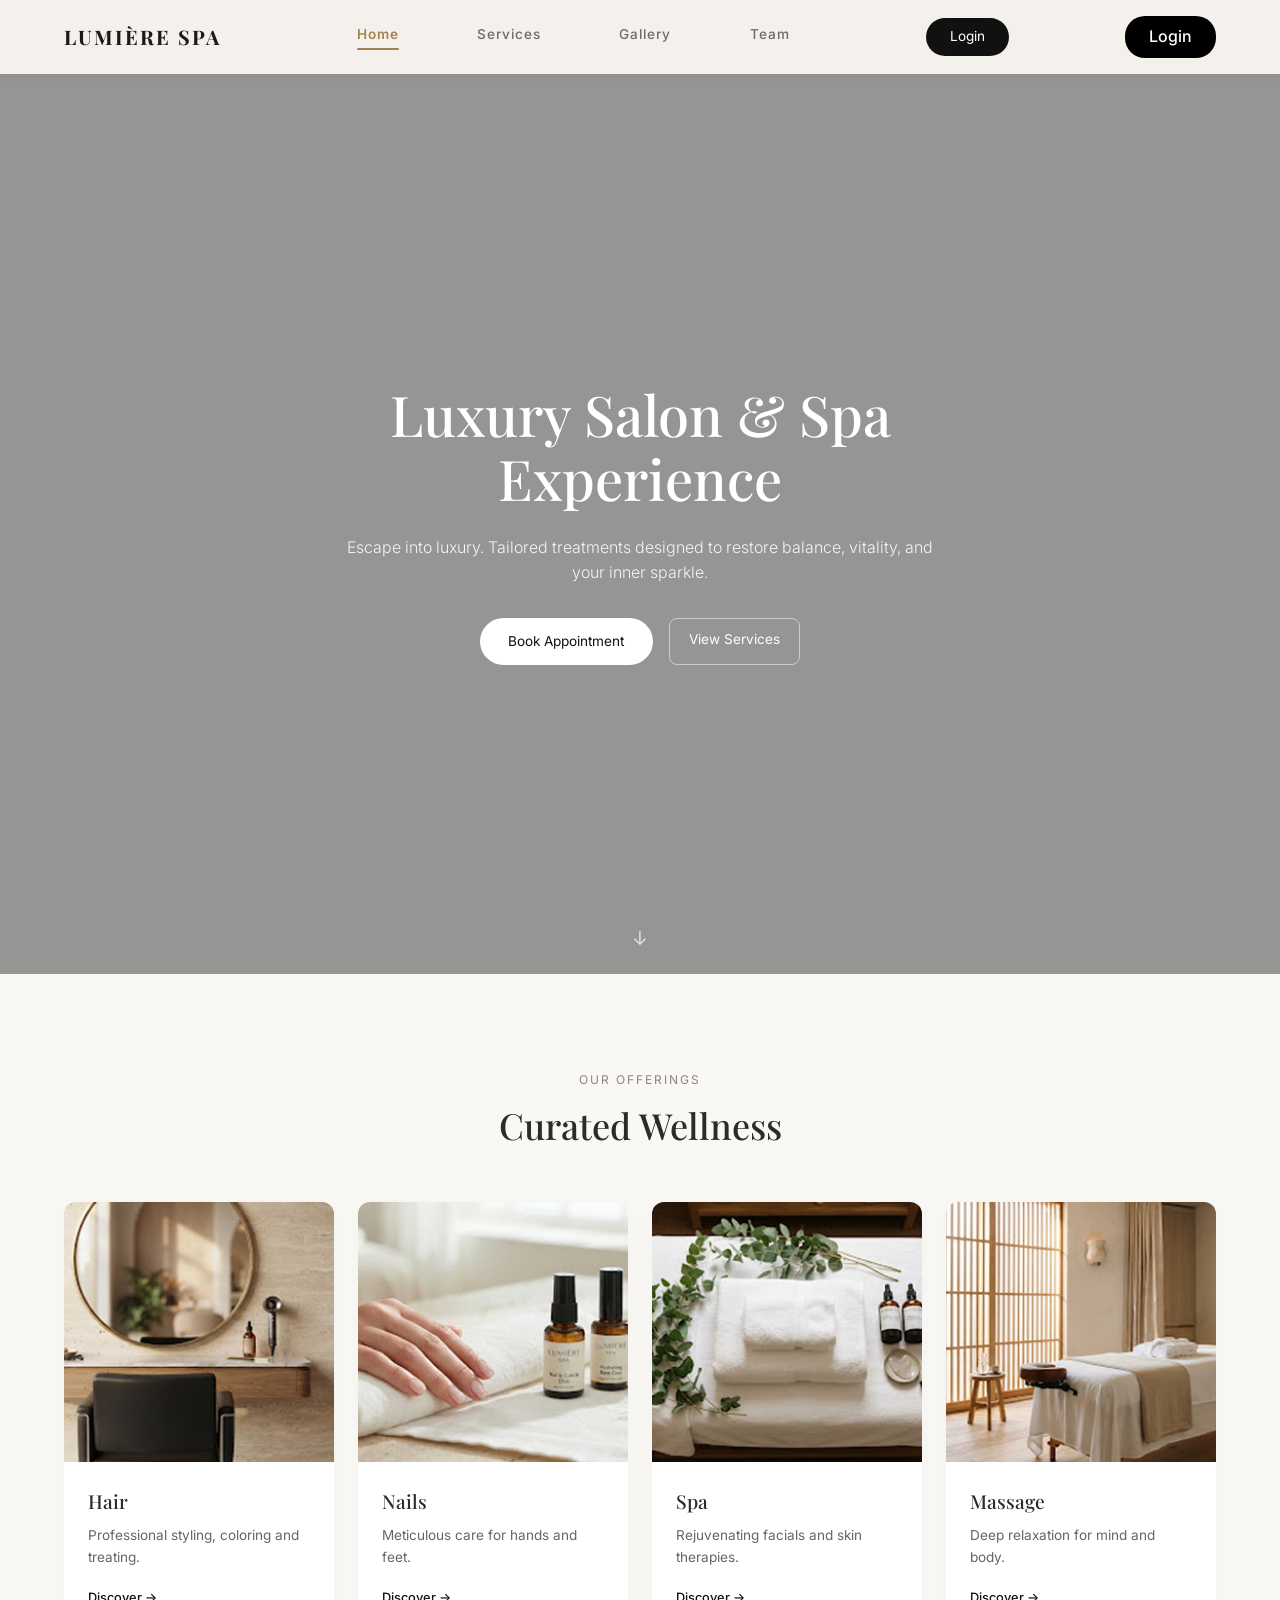
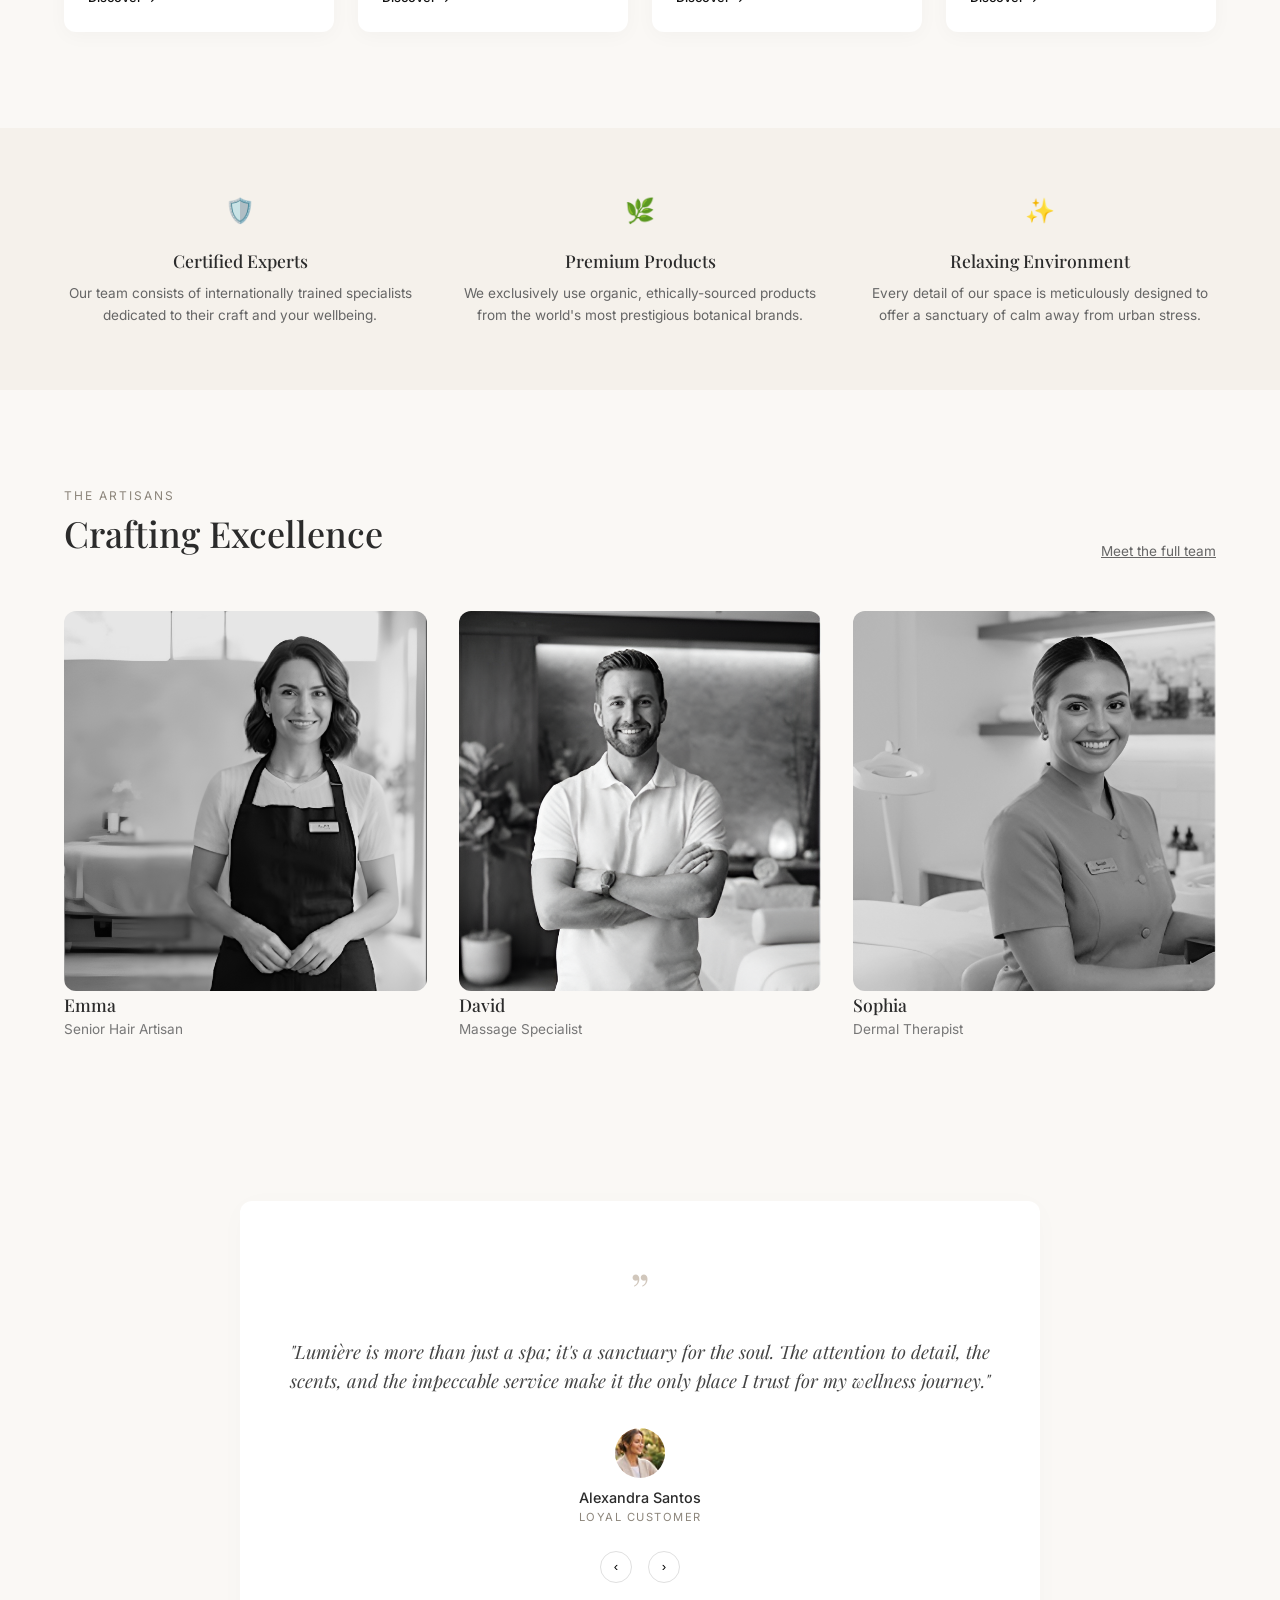
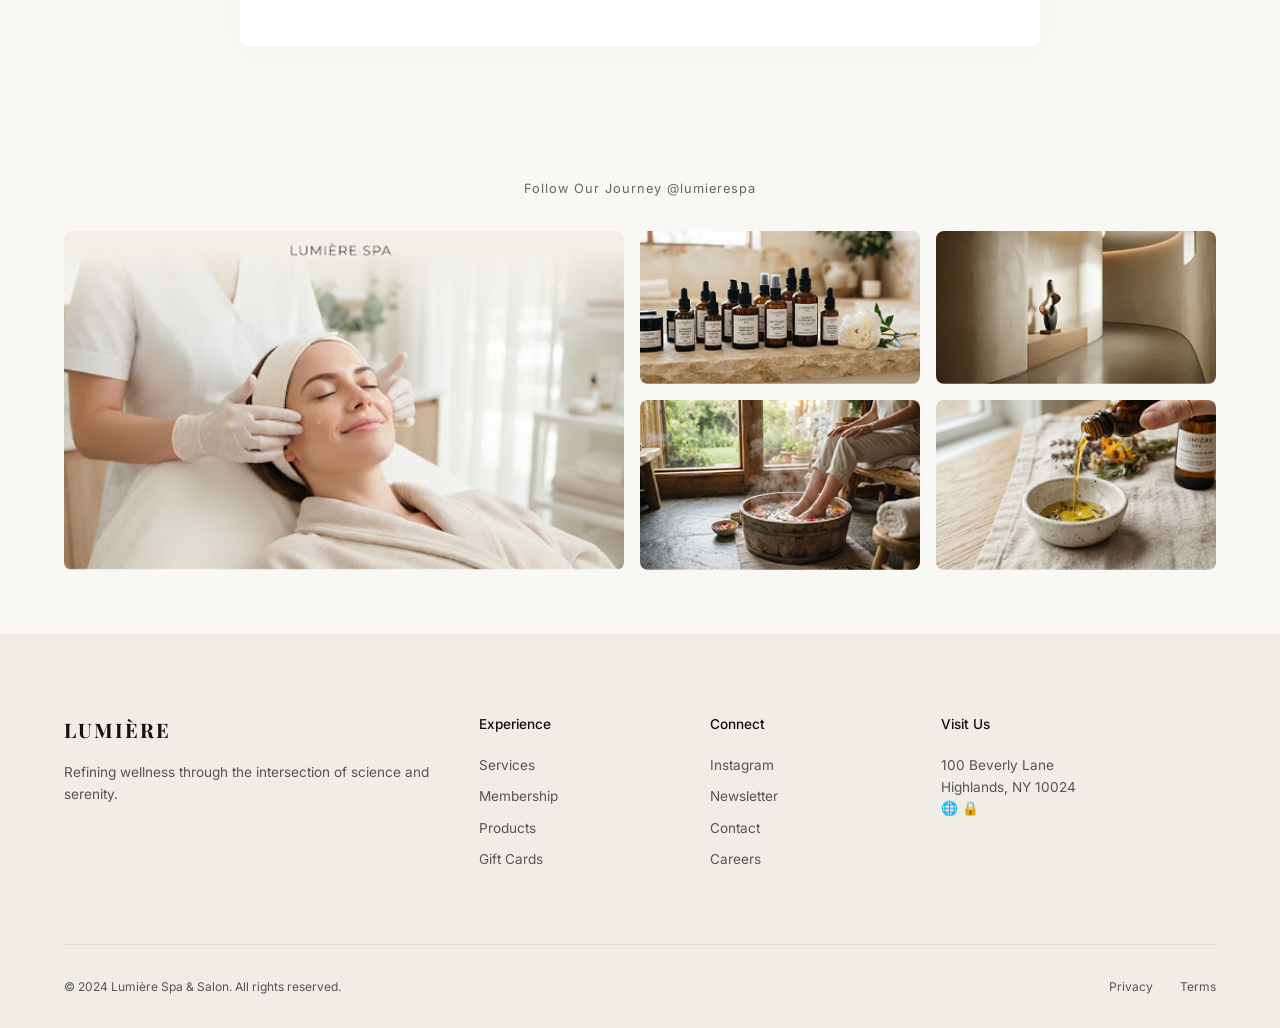
==== commit a161614c: "Updated homepage" ====
--- a/index.html
+++ b/index.html
@@ -231,5 +231,6 @@
   </footer>
 
     <script src="script.js"></script>
+    <script src="auth.js"></script>
 </body>
 </html>
--- a/styles.css
+++ b/styles.css
@@ -734,4 +734,770 @@
   padding: 0.75rem 1.5rem;
   border-radius: 20px;
   cursor: pointer;
+}
+/* BOOKING PAGE LAYOUT */
+.booking-container {
+  display: flex;
+  gap: 2.5rem;
+  max-width: 1200px;
+  margin: 0 auto;
+  padding: 3rem 5%;
+  background-color: #faf8f5;
+}
+
+.booking-main {
+  flex: 1;
+}
+
+/* STEP PROGRESS BAR */
+.steps-bar {
+  display: flex;
+  align-items: center;
+  justify-content: space-between;
+  max-width: 550px;
+  margin-bottom: 3rem;
+}
+
+.step {
+  display: flex;
+  flex-direction: column;
+  align-items: center;
+  gap: 0.4rem;
+}
+
+.step-num {
+  width: 32px;
+  height: 32px;
+  border-radius: 50%;
+  background: #e8e4de;
+  color: #777;
+  display: flex;
+  align-items: center;
+  justify-content: center;
+  font-weight: 600;
+  font-size: 0.85rem;
+}
+
+.step.active .step-num {
+  background: #000000;
+  color: #ffffff;
+}
+
+.step span {
+  font-size: 0.7rem;
+  letter-spacing: 1px;
+  color: #888;
+  font-weight: 600;
+}
+
+.step.active span {
+  color: #000;
+}
+
+.step-line {
+  flex: 1;
+  height: 1px;
+  background: #d8d3cb;
+  margin: 0 10px;
+  margin-bottom: 1.2rem;
+}
+
+/* BOOKING HEADER */
+.booking-header h1 {
+  font-family: serif;
+  font-size: 2.5rem;
+  margin-bottom: 0.5rem;
+}
+
+.booking-header p {
+  color: #666;
+  font-size: 0.95rem;
+  margin-bottom: 2rem;
+  max-width: 500px;
+}
+
+/* BOOKING GRID */
+.booking-grid {
+  display: grid;
+  grid-template-columns: repeat(3, 1fr);
+  gap: 1.5rem;
+}
+
+.booking-card {
+  position: relative;
+  height: 260px;
+  border-radius: 16px;
+  overflow: hidden;
+  cursor: pointer;
+}
+
+.booking-card.card-wide {
+  grid-column: span 2;
+}
+
+.booking-card img {
+  width: 100%;
+  height: 100%;
+  object-fit: cover;
+  transition: transform 0.4s ease;
+}
+
+.booking-card:hover img {
+  transform: scale(1.04);
+}
+
+.card-overlay {
+  position: absolute;
+  bottom: 0;
+  left: 0;
+  width: 100%;
+  padding: 1.5rem 1.2rem 1rem;
+  background: linear-gradient(to top, rgba(0, 0, 0, 0.85), transparent);
+  color: #ffffff;
+}
+
+.card-overlay h3 {
+  font-size: 1.15rem;
+  font-family: serif;
+  margin-bottom: 0.2rem;
+}
+
+.card-overlay p {
+  font-size: 0.75rem;
+  opacity: 0.85;
+}
+
+/* SIDEBAR SUMMARY */
+.booking-sidebar {
+  width: 320px;
+}
+
+.sidebar-card {
+  background: #ffffff;
+  border-radius: 16px;
+  padding: 1.5rem;
+  border: 1px solid #eae6df;
+  position: sticky;
+  top: 100px;
+}
+
+.sidebar-header {
+  display: flex;
+  align-items: center;
+  gap: 0.8rem;
+  padding-bottom: 1rem;
+  border-bottom: 1px solid #eee;
+}
+
+.sidebar-header h3 {
+  font-family: serif;
+  font-size: 1.1rem;
+}
+
+.sidebar-header p {
+  font-size: 0.75rem;
+  color: #777;
+}
+
+.sidebar-steps {
+  list-style: none;
+  padding: 1rem 0;
+  border-bottom: 1px solid #eee;
+}
+
+.sidebar-steps li {
+  font-size: 0.85rem;
+  color: #888;
+  padding: 0.4rem 0;
+  display: flex;
+  align-items: center;
+  gap: 0.6rem;
+}
+
+.sidebar-steps li.active {
+  color: #a38252;
+  font-weight: 600;
+}
+
+.empty-state-box {
+  border: 1.5px dashed #dcd6cd;
+  border-radius: 12px;
+  padding: 2rem 1rem;
+  text-align: center;
+  margin: 1.5rem 0;
+  color: #777;
+}
+
+.empty-state-box .bag-icon {
+  font-size: 1.5rem;
+  display: block;
+  margin-bottom: 0.5rem;
+}
+
+.empty-state-box p {
+  font-size: 0.8rem;
+  font-style: italic;
+}
+
+.confirm-btn {
+  width: 100%;
+  padding: 0.8rem;
+  border: none;
+  border-radius: 10px;
+  background: #e5e2dd;
+  color: #999;
+  font-weight: 600;
+  cursor: not-allowed;
+}
+/* DASHBOARD LAYOUT */
+.dashboard-layout {
+  display: flex;
+  max-width: 1250px;
+  margin: 0 auto;
+  padding: 2rem 4%;
+  gap: 2.5rem;
+  background-color: #faf8f5;
+}
+
+/* SIDEBAR */
+.dashboard-sidebar {
+  width: 240px;
+  flex-shrink: 0;
+}
+
+.badge-tier {
+  font-size: 0.75rem;
+  color: #888;
+}
+
+.sidebar-menu {
+  display: flex;
+  flex-direction: column;
+  gap: 0.4rem;
+  margin: 1.8rem 0;
+}
+
+.sidebar-menu a {
+  text-decoration: none;
+  color: #555;
+  padding: 0.6rem 0.8rem;
+  border-radius: 8px;
+  font-size: 0.9rem;
+  display: flex;
+  align-items: center;
+  gap: 0.6rem;
+}
+
+.sidebar-menu a.active, 
+.sidebar-menu a:hover {
+  background-color: #eee9e0;
+  color: #000;
+  font-weight: 600;
+}
+
+.points-card {
+  background: #f0ebe1;
+  padding: 1.2rem;
+  border-radius: 12px;
+}
+
+.points-label {
+  font-size: 0.65rem;
+  letter-spacing: 1px;
+  color: #888;
+}
+
+.points-card h2 {
+  font-size: 1.8rem;
+  font-family: serif;
+  margin: 0.3rem 0;
+}
+
+.progress-bar {
+  height: 4px;
+  background: #ddd;
+  border-radius: 2px;
+  margin-bottom: 0.5rem;
+}
+
+.progress {
+  height: 100%;
+  background: #a38252;
+  border-radius: 2px;
+}
+
+.points-card p {
+  font-size: 0.75rem;
+  color: #777;
+}
+
+/* MAIN CONTENT */
+.dashboard-main {
+  flex: 1;
+}
+
+.welcome-banner h1 {
+  font-family: serif;
+  font-size: 2.3rem;
+}
+
+.welcome-banner p {
+  color: #666;
+  margin-bottom: 2rem;
+}
+
+.dash-top-grid {
+  display: grid;
+  grid-template-columns: 2fr 1fr;
+  gap: 1.5rem;
+  margin-bottom: 3rem;
+}
+
+.appointment-card {
+  background: #ffffff;
+  padding: 1.8rem;
+  border-radius: 16px;
+  box-shadow: 0 4px 15px rgba(0,0,0,0.02);
+}
+
+.sub-tag {
+  font-size: 0.7rem;
+  color: #a38252;
+  font-weight: bold;
+  letter-spacing: 1px;
+}
+
+.appointment-card h2 {
+  font-family: serif;
+  font-size: 2rem;
+  margin: 0.4rem 0 1rem;
+}
+
+.dash-date, .dash-time, .dash-stylist {
+  font-size: 0.85rem;
+  color: #555;
+  margin-bottom: 0.4rem;
+}
+
+.card-actions {
+  display: flex;
+  gap: 0.8rem;
+  margin-top: 1.2rem;
+}
+
+.btn-outline {
+  border: 1px solid #ccc;
+  background: transparent;
+  padding: 0.6rem 1.2rem;
+  border-radius: 8px;
+  cursor: pointer;
+}
+
+.btn-dark {
+  background: #000;
+  color: #fff;
+  border: none;
+  padding: 0.6rem 1.2rem;
+  border-radius: 8px;
+  cursor: pointer;
+}
+
+.promo-card {
+  background: #f2ede6;
+  padding: 1.8rem;
+  border-radius: 16px;
+  display: flex;
+  flex-direction: column;
+  justify-content: space-between;
+}
+
+.badge-light {
+  font-size: 0.7rem;
+  background: #fff;
+  padding: 4px 8px;
+  border-radius: 10px;
+  width: fit-content;
+}
+
+.promo-card h3 {
+  font-family: serif;
+  font-size: 1.4rem;
+}
+
+.claim-link {
+  color: #a38252;
+  font-weight: 600;
+  text-decoration: none;
+  font-size: 0.85rem;
+}
+
+/* HISTORY GRID */
+.dash-section {
+  margin-bottom: 3rem;
+}
+
+.section-header {
+  display: flex;
+  justify-content: space-between;
+  align-items: flex-end;
+  margin-bottom: 1.5rem;
+}
+
+.section-header h2 {
+  font-family: serif;
+  font-size: 1.6rem;
+}
+
+.view-all {
+  font-size: 0.8rem;
+  color: #000;
+  font-weight: 600;
+}
+
+.history-grid {
+  display: grid;
+  grid-template-columns: repeat(3, 1fr);
+  gap: 1.2rem;
+}
+
+.history-card img {
+  width: 100%;
+  height: 150px;
+  object-fit: cover;
+  border-radius: 12px;
+}
+
+.img-box {
+  position: relative;
+}
+
+.date-badge {
+  position: absolute;
+  bottom: 10px;
+  left: 10px;
+  background: rgba(255,255,255,0.9);
+  padding: 2px 8px;
+  border-radius: 6px;
+  font-size: 0.7rem;
+  font-weight: 600;
+}
+
+.history-card h4 {
+  font-size: 0.95rem;
+  margin-top: 0.6rem;
+}
+
+.history-card p {
+  font-size: 0.75rem;
+  color: #777;
+}
+
+/* CURATED GRID */
+.curated-grid {
+  display: grid;
+  grid-template-columns: repeat(3, 1fr);
+  gap: 1.2rem;
+}
+
+.product-card {
+  background: #fff;
+  border-radius: 12px;
+  overflow: hidden;
+}
+
+.product-card img {
+  width: 100%;
+  height: 140px;
+  object-fit: cover;
+}
+
+.p-info {
+  padding: 1rem;
+}
+
+.p-info h4 {
+  font-family: serif;
+  font-size: 1rem;
+  margin-bottom: 0.4rem;
+}
+
+.p-info p {
+  font-size: 0.75rem;
+  color: #666;
+  margin-bottom: 1rem;
+}
+
+.btn-gray {
+  width: 100%;
+  background: #eee9e0;
+  border: none;
+  padding: 0.6rem;
+  border-radius: 6px;
+  font-size: 0.8rem;
+  font-weight: 600;
+  cursor: pointer;
+}
+
+.gift-banner-card {
+  background: #000;
+  color: #fff;
+  padding: 1.5rem;
+  border-radius: 12px;
+  display: flex;
+  flex-direction: column;
+  justify-content: space-between;
+}
+
+.gift-banner-card h3 {
+  font-family: serif;
+  font-size: 1.3rem;
+}
+
+.gift-banner-card p {
+  font-size: 0.75rem;
+  opacity: 0.8;
+}
+
+.btn-gold {
+  background: #e5a93b;
+  color: #000;
+  border: none;
+  padding: 0.6rem;
+  border-radius: 6px;
+  font-weight: 600;
+  cursor: pointer;
+}
+/* LOGIN PAGE STYLES */
+.login-page-body {
+  background-color: #faf8f5;
+  display: flex;
+  justify-content: center;
+  align-items: center;
+  min-height: 100vh;
+  margin: 0;
+  font-family: sans-serif;
+}
+
+.login-card {
+  background: #ffffff;
+  padding: 3rem 2.5rem;
+  border-radius: 20px;
+  box-shadow: 0 10px 30px rgba(0, 0, 0, 0.05);
+  width: 100%;
+  max-width: 400px;
+  text-align: center;
+}
+
+.login-logo {
+  font-family: serif;
+  font-size: 1.8rem;
+  color: #000;
+  text-decoration: none;
+  letter-spacing: 1px;
+  display: inline-block;
+  margin-bottom: 1.5rem;
+}
+
+.login-card h2 {
+  font-family: serif;
+  font-size: 1.8rem;
+  margin-bottom: 0.5rem;
+}
+
+.login-card p {
+  font-size: 0.85rem;
+  color: #666;
+  margin-bottom: 2rem;
+}
+
+.input-group {
+  text-align: left;
+  margin-bottom: 1.2rem;
+}
+
+.input-group label {
+  display: block;
+  font-size: 0.8rem;
+  font-weight: 600;
+  margin-bottom: 0.4rem;
+  color: #333;
+}
+
+.input-group input {
+  width: 100%;
+  padding: 0.75rem 1rem;
+  border: 1px solid #ddd;
+  border-radius: 10px;
+  font-size: 0.9rem;
+  outline: none;
+  box-sizing: border-box;
+}
+
+.input-group input:focus {
+  border-color: #a38252;
+}
+
+.form-actions {
+  display: flex;
+  justify-content: space-between;
+  align-items: center;
+  font-size: 0.75rem;
+  margin-bottom: 1.8rem;
+}
+
+.remember-me {
+  color: #555;
+  display: flex;
+  align-items: center;
+  gap: 0.3rem;
+  cursor: pointer;
+}
+
+.forgot-pass {
+  color: #a38252;
+  text-decoration: none;
+}
+
+.submit-btn {
+  width: 100%;
+  padding: 0.85rem;
+  background-color: #000000;
+  color: #ffffff;
+  border: none;
+  border-radius: 10px;
+  font-size: 0.95rem;
+  font-weight: 600;
+  cursor: pointer;
+  transition: opacity 0.2s ease;
+}
+
+.submit-btn:hover {
+  opacity: 0.88;
+}
+
+.signup-prompt {
+  margin-top: 1.5rem;
+  font-size: 0.8rem;
+}
+
+.signup-prompt a {
+  color: #a38252;
+  font-weight: 600;
+  text-decoration: none;
+}
+/* ALERT MESSAGES STYLES */
+.alert-box {
+  padding: 0.75rem 1rem;
+  border-radius: 8px;
+  font-size: 0.8rem;
+  margin-bottom: 1.2rem;
+  text-align: left;
+}
+
+.alert-box.error {
+  background-color: #fde8e8;
+  color: #9b1c1c;
+  border: 1px solid #f8b4b4;
+}
+
+.alert-box.success {
+  background-color: #def7ec;
+  color: #03543f;
+  border: 1px solid #84e1bc;
+}
+/* USER AVATAR CIRCLE IN HEADER */
+.user-avatar {
+  width: 38px;
+  height: 38px;
+  background-color: #000000;
+  color: #ffffff;
+  border-radius: 50%;
+  display: flex;
+  align-items: center;
+  justify-content: center;
+  font-weight: bold;
+  font-size: 1rem;
+  letter-spacing: 0;
+}
+
+/* EMPTY HISTORY BOX STYLES */
+.empty-history-box {
+  background: #ffffff;
+  border: 1px dashed #dcd6cd;
+  border-radius: 12px;
+  padding: 2.5rem 1.5rem;
+  text-align: center;
+  color: #666;
+}
+
+.empty-history-box p {
+  font-size: 0.85rem;
+  margin-top: 0.3rem;
+  color: #888;
+}
+/* GLOBAL HEADER USER AVATAR & DROPDOWN */
+.user-avatar-container {
+  position: relative;
+}
+
+.user-avatar {
+  width: 38px;
+  height: 38px;
+  background-color: #000000;
+  color: #ffffff;
+  border-radius: 50%;
+  display: flex;
+  align-items: center;
+  justify-content: center;
+  font-weight: bold;
+  font-size: 0.95rem;
+  user-select: none;
+  transition: transform 0.2s ease;
+}
+
+.user-avatar:hover {
+  transform: scale(1.05);
+}
+
+.avatar-dropdown {
+  position: absolute;
+  top: 48px;
+  right: 0;
+  background: #ffffff;
+  border: 1px solid #eae6df;
+  border-radius: 12px;
+  box-shadow: 0 10px 25px rgba(0, 0, 0, 0.08);
+  width: 160px;
+  padding: 0.8rem;
+  z-index: 1000;
+  text-align: left;
+}
+
+.dropdown-user-name {
+  font-size: 0.85rem;
+  font-weight: 600;
+  color: #333;
+  margin-bottom: 0.4rem;
+  white-space: nowrap;
+  overflow: hidden;
+  text-overflow: ellipsis;
+}
+
+.avatar-dropdown hr {
+  border: none;
+  border-top: 1px solid #eee;
+  margin: 0.4rem 0;
+}
+
+.avatar-dropdown a {
+  display: block;
+  padding: 0.4rem 0;
+  font-size: 0.8rem;
+  color: #444;
+  text-decoration: none;
+  transition: color 0.2s ease;
+}
+
+.avatar-dropdown a:hover {
+  color: #a38252;
 }
